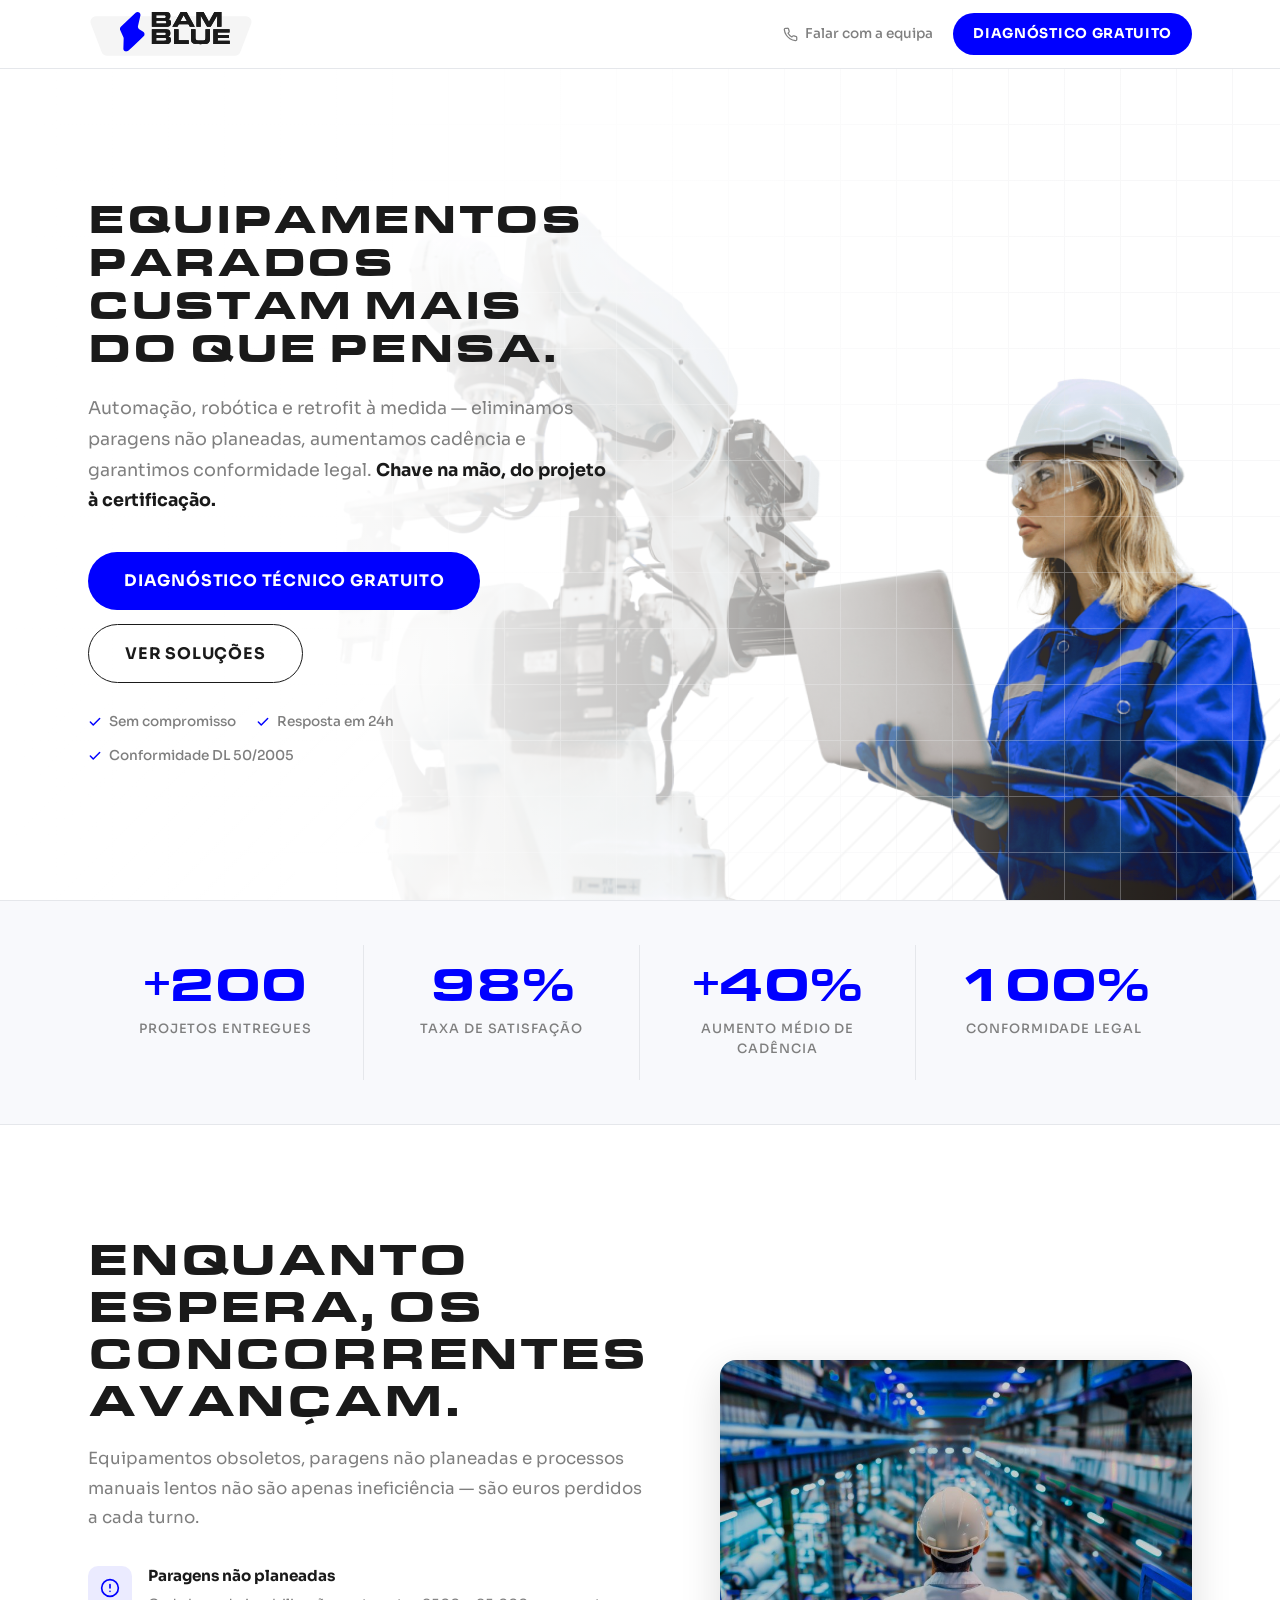
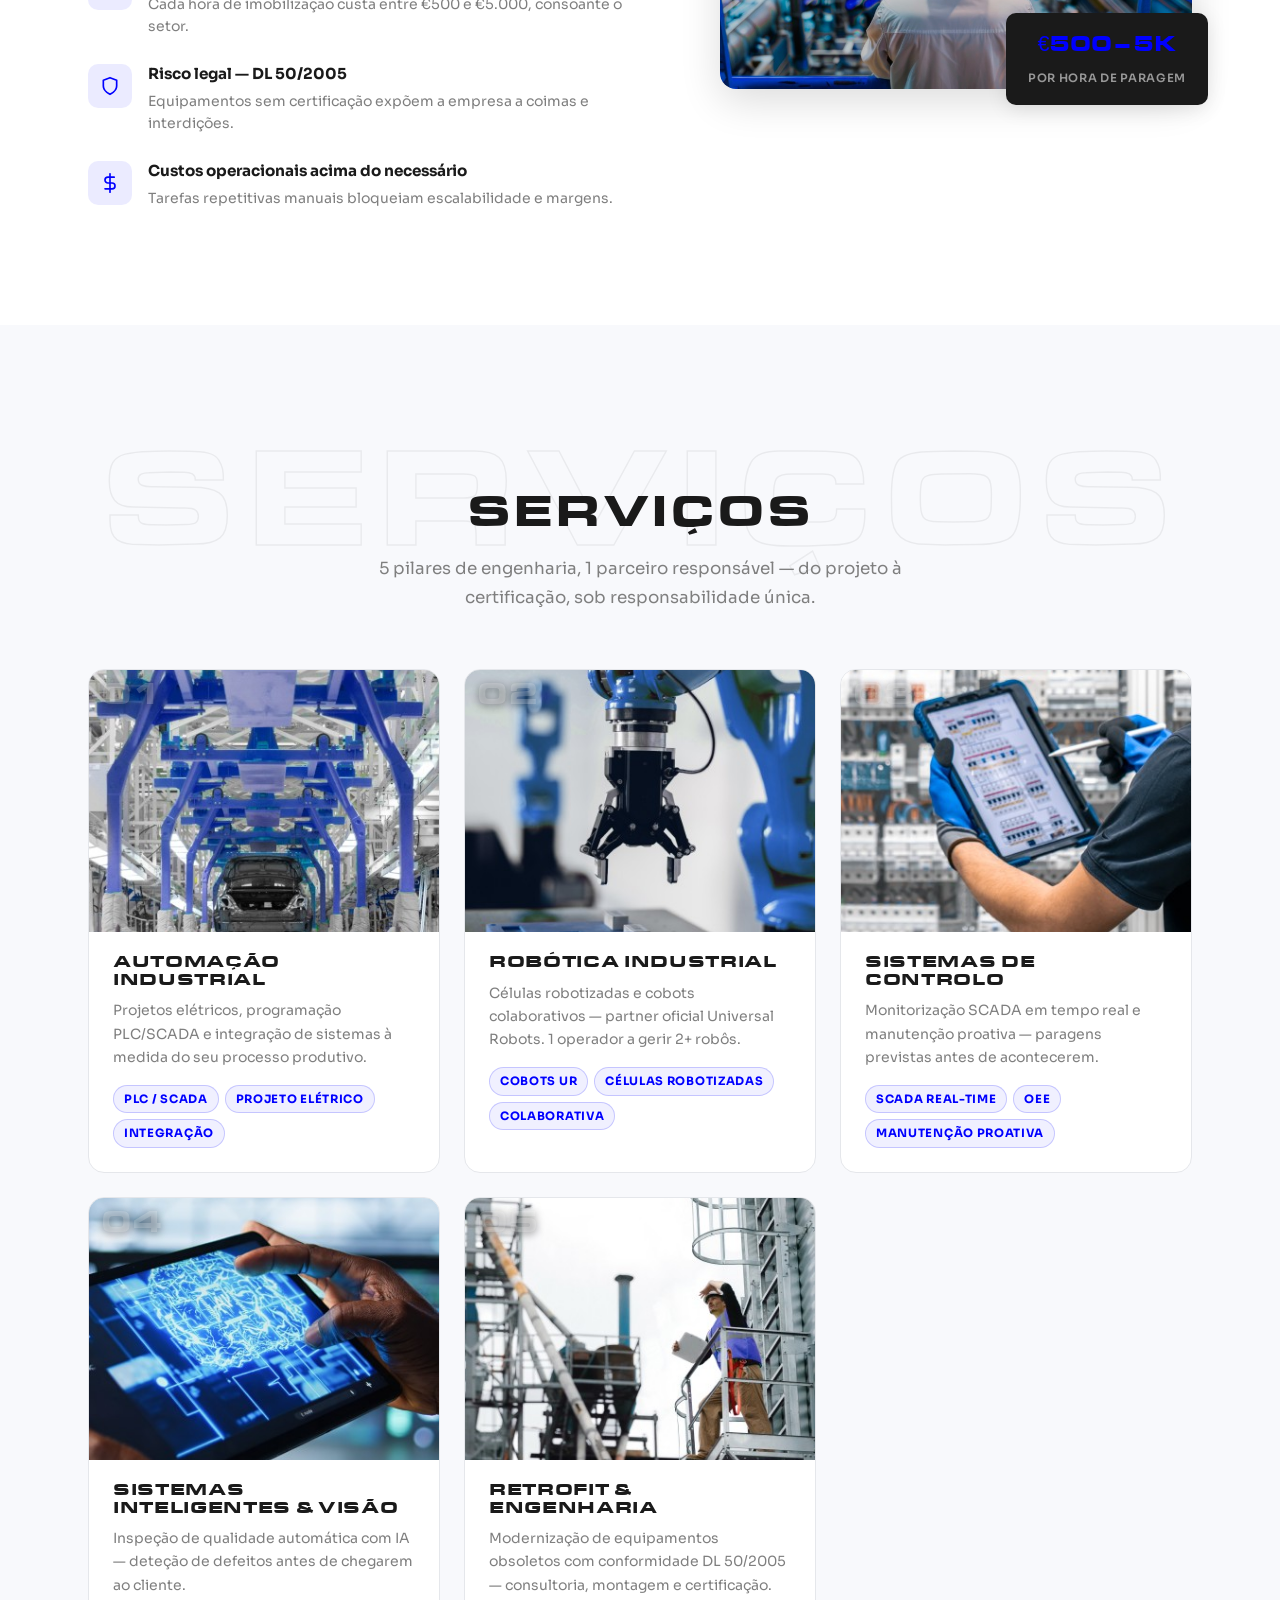
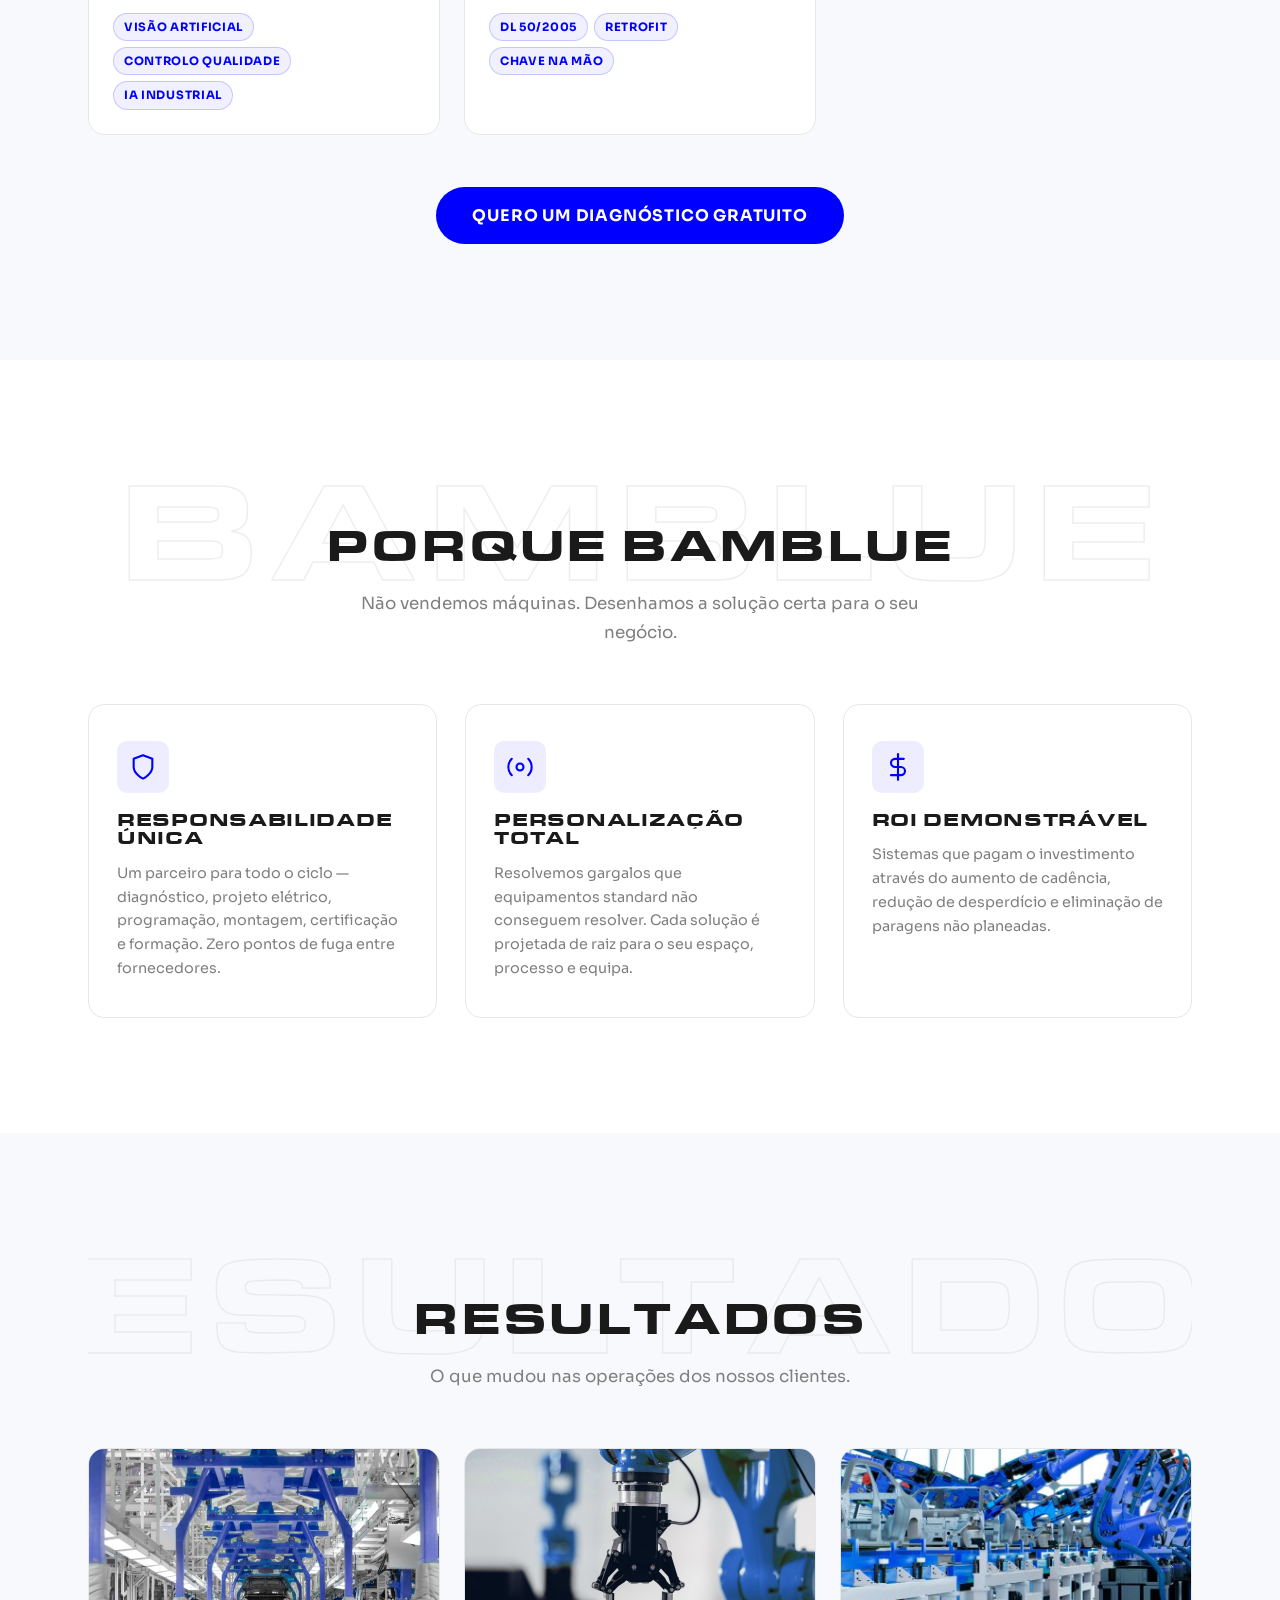
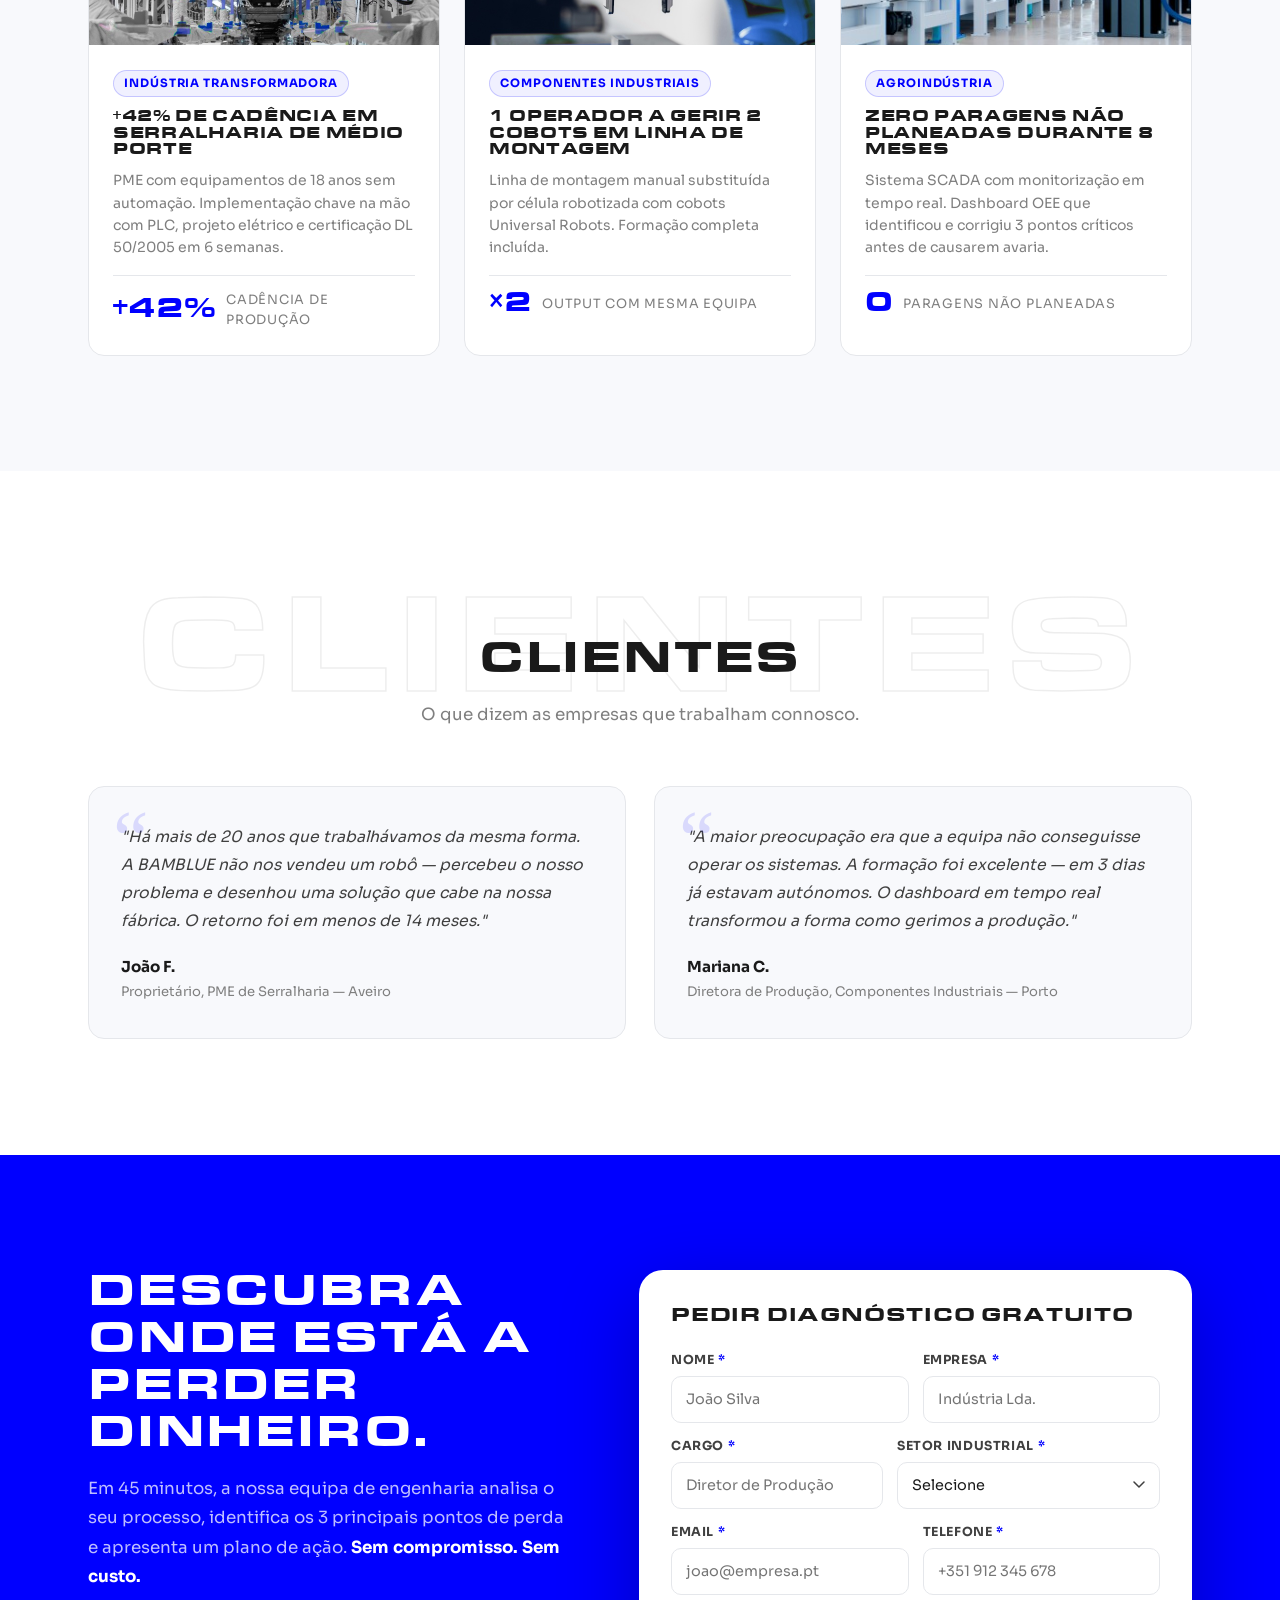
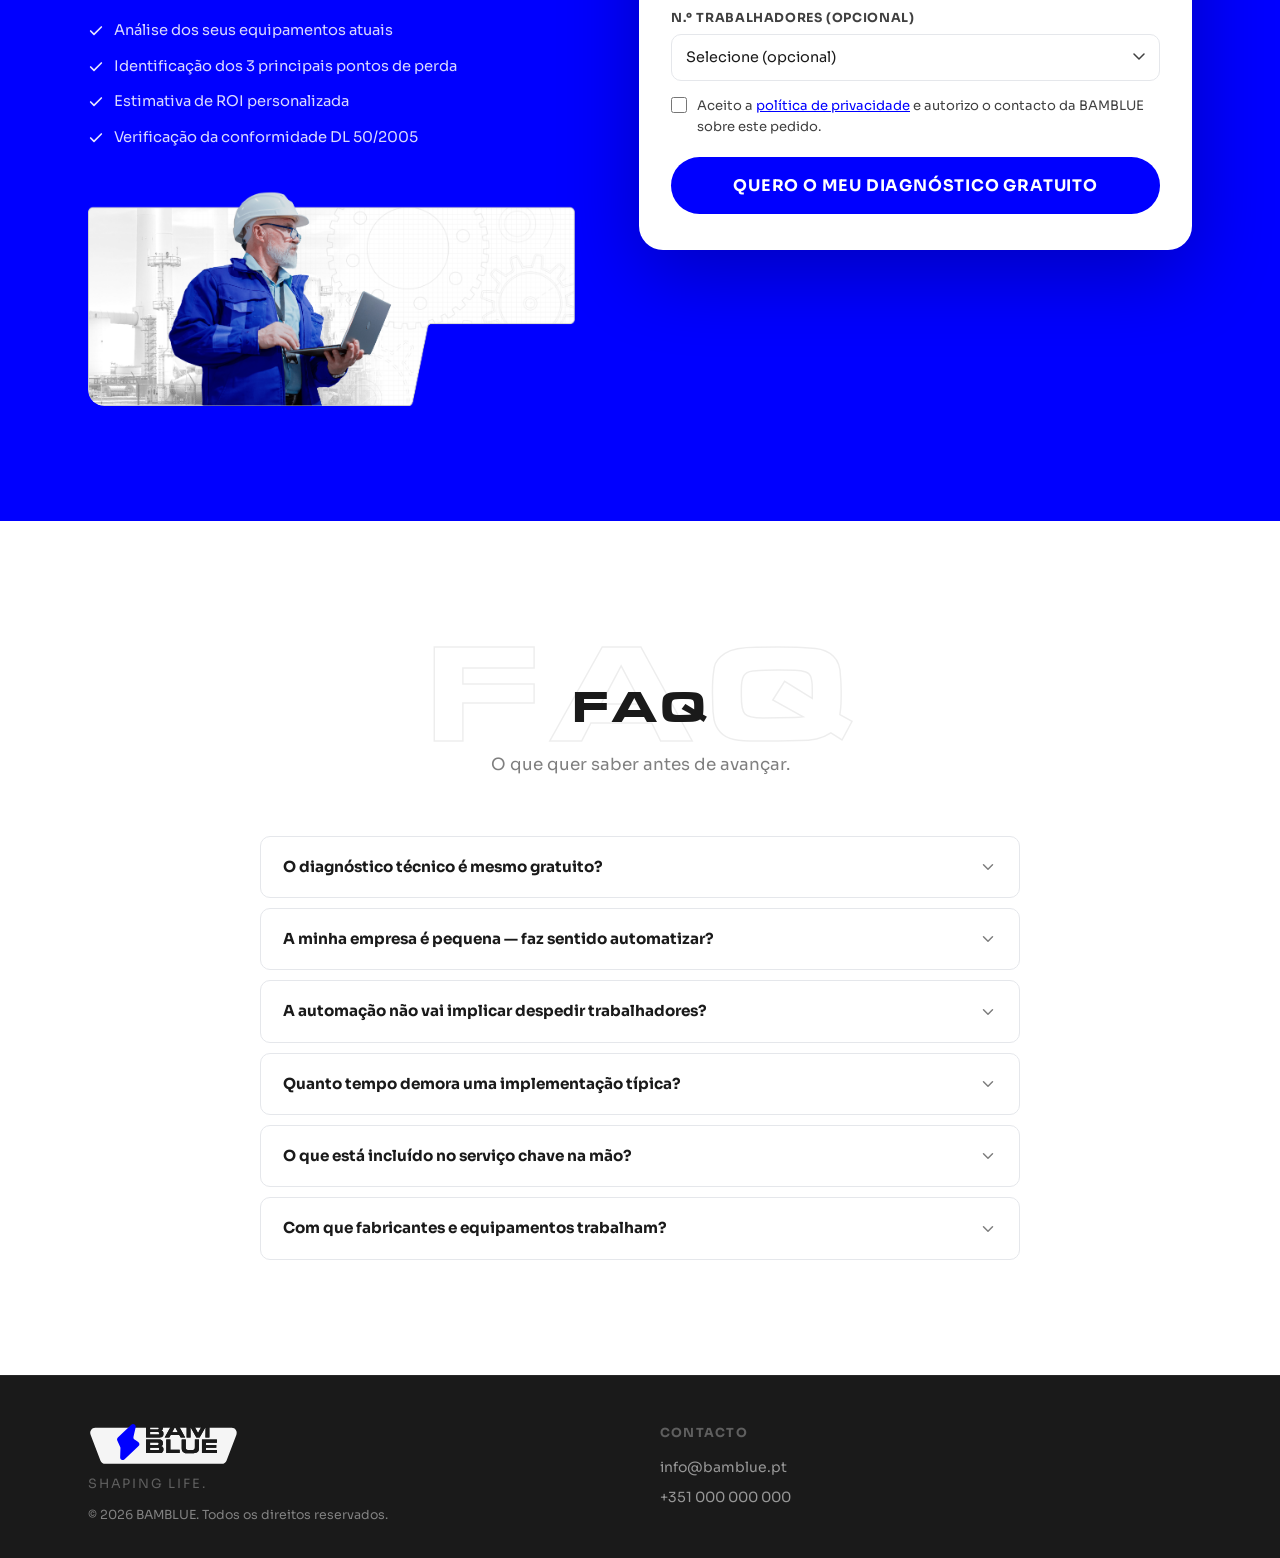
==== index.html @ 7ad45139 "Initial commit: BamBlue landing page White-theme LP for BamBlue industrial automation — EurostileExt" ====
<!DOCTYPE html>
<html lang="pt-PT">
<head>
  <meta charset="UTF-8" />
  <meta name="viewport" content="width=device-width, initial-scale=1.0" />
  <meta name="theme-color" content="#0000FF" />

  <title>Diagnóstico Técnico Gratuito | BAMBLUE — Automação Industrial</title>
  <meta name="description" content="Pare de perder dinheiro com equipamentos parados. Diagnóstico técnico gratuito — automação, robótica e retrofit à medida. Engenharia portuguesa, chave na mão." />
  <meta name="robots" content="index, follow" />

  <meta property="og:title" content="Equipamentos parados custam mais do que pensa | BAMBLUE" />
  <meta property="og:description" content="Automação industrial à medida que aumenta rentabilidade, elimina desperdícios e garante conformidade legal. Diagnóstico gratuito." />
  <meta property="og:type" content="website" />
  <meta property="og:image" content="assets/images/hero-engenheira.png" />
  <meta property="og:locale" content="pt_PT" />

  <link rel="icon" href="assets/images/logo-bamblue.svg" type="image/svg+xml" />

  <link rel="preconnect" href="https://fonts.googleapis.com" />
  <link rel="preconnect" href="https://fonts.gstatic.com" crossorigin />
  <link href="https://fonts.googleapis.com/css2?family=Sora:wght@300;400;500;600;700;800&display=swap" rel="stylesheet" />

  <link rel="stylesheet" href="assets/css/styles.css" />

  <!-- Meta Pixel — substituir PIXEL_ID -->
  <script>
    !function(f,b,e,v,n,t,s){if(f.fbq)return;n=f.fbq=function(){n.callMethod?
    n.callMethod.apply(n,arguments):n.queue.push(arguments)};if(!f._fbq)f._fbq=n;
    n.push=n;n.loaded=!0;n.version='2.0';n.queue=[];t=b.createElement(e);t.async=!0;
    t.src=v;s=b.getElementsByTagName(e)[0];s.parentNode.insertBefore(t,s)}(window,
    document,'script','https://connect.facebook.net/en_US/fbevents.js');
    // fbq('init', 'PIXEL_ID');
    // fbq('track', 'PageView');
  </script>
  <!-- Google Tag — substituir GA_ID -->
  <!--
  <script async src="https://www.googletagmanager.com/gtag/js?id=GA_ID"></script>
  <script>window.dataLayer=window.dataLayer||[];function gtag(){dataLayer.push(arguments);}gtag('js',new Date());gtag('config','GA_ID');</script>
  -->
</head>
<body>

  <!-- ===== TOPBAR ===== -->
  <header class="topbar" id="topbar">
    <div class="container topbar__inner">
      <a href="#" class="topbar__brand" aria-label="BAMBLUE">
        <img src="assets/images/logo-footer.svg" alt="BAMBLUE — shaping life." class="topbar__logo" />
      </a>
      <nav class="topbar__meta" aria-label="Ações rápidas">
        <a href="tel:+351000000000" class="topbar__phone" aria-label="Ligar para a BAMBLUE">
          <svg width="15" height="15" viewBox="0 0 24 24" fill="none" stroke="currentColor" stroke-width="2" stroke-linecap="round" stroke-linejoin="round" aria-hidden="true"><path d="M22 16.92v3a2 2 0 0 1-2.18 2 19.86 19.86 0 0 1-8.63-3.07 19.5 19.5 0 0 1-6-6 19.86 19.86 0 0 1-3.07-8.67A2 2 0 0 1 4.11 2h3a2 2 0 0 1 2 1.72 12.84 12.84 0 0 0 .7 2.81 2 2 0 0 1-.45 2.11L8.09 9.91a16 16 0 0 0 6 6l1.27-1.27a2 2 0 0 1 2.11-.45 12.84 12.84 0 0 0 2.81.7A2 2 0 0 1 22 16.92z"/></svg>
          <span>Falar com a equipa</span>
        </a>
        <a href="#form" class="btn btn--primary btn--sm" data-cta="topbar">Diagnóstico Gratuito</a>
      </nav>
    </div>
  </header>

  <!-- ===== HERO ===== -->
  <section class="hero" id="hero">
    <img src="assets/images/hero-engenheira.png" alt="" class="hero__photo" aria-hidden="true" />
    <div class="hero__grid-bg" aria-hidden="true"></div>

    <div class="hero__left">
      <div class="hero__content">
        <h1 class="hero__title">Equipamentos parados custam mais do que pensa.</h1>
        <p class="hero__sub">
          Automação, robótica e retrofit à medida — eliminamos paragens não planeadas,
          aumentamos cadência e garantimos conformidade legal.
          <strong>Chave na mão, do projeto à certificação.</strong>
        </p>
        <div class="hero__actions">
          <a href="#form" class="btn btn--primary btn--lg" data-cta="hero-primary">
            Diagnóstico Técnico Gratuito
          </a>
          <a href="#servicos" class="btn btn--outline btn--lg" data-cta="hero-secondary">
            Ver soluções
          </a>
        </div>
        <ul class="hero__trust" aria-label="Garantias">
          <li>
            <svg width="14" height="14" viewBox="0 0 24 24" fill="none" stroke="currentColor" stroke-width="2.5" stroke-linecap="round" stroke-linejoin="round" aria-hidden="true"><polyline points="20 6 9 17 4 12"/></svg>
            Sem compromisso
          </li>
          <li>
            <svg width="14" height="14" viewBox="0 0 24 24" fill="none" stroke="currentColor" stroke-width="2.5" stroke-linecap="round" stroke-linejoin="round" aria-hidden="true"><polyline points="20 6 9 17 4 12"/></svg>
            Resposta em 24h
          </li>
          <li>
            <svg width="14" height="14" viewBox="0 0 24 24" fill="none" stroke="currentColor" stroke-width="2.5" stroke-linecap="round" stroke-linejoin="round" aria-hidden="true"><polyline points="20 6 9 17 4 12"/></svg>
            Conformidade DL 50/2005
          </li>
        </ul>
      </div>
    </div>

  </section>

  <!-- ===== STATS ===== -->
  <section class="stats" aria-label="Resultados em números">
    <div class="container">
      <ul class="stats__list">
        <li class="stat-item">
          <strong class="stat-item__num">+200</strong>
          <span class="stat-item__label">Projetos entregues</span>
        </li>
        <li class="stat-item">
          <strong class="stat-item__num">98%</strong>
          <span class="stat-item__label">Taxa de satisfação</span>
        </li>
        <li class="stat-item">
          <strong class="stat-item__num">+40%</strong>
          <span class="stat-item__label">Aumento médio de cadência</span>
        </li>
        <li class="stat-item">
          <strong class="stat-item__num">100%</strong>
          <span class="stat-item__label">Conformidade legal</span>
        </li>
      </ul>
    </div>
  </section>

  <!-- ===== PROBLEMA ===== -->
  <section class="problem section" aria-labelledby="problem-title">
    <div class="container problem__inner">
      <div class="problem__text">
        <h2 class="section-title" id="problem-title">Enquanto espera, os concorrentes avançam.</h2>
        <p class="section-body" style="margin:16px 0 0; text-align:left;">
          Equipamentos obsoletos, paragens não planeadas e processos manuais lentos
          não são apenas ineficiência — são euros perdidos a cada turno.
        </p>
        <ul class="problem__list">
          <li class="problem__item">
            <span class="problem__icon" aria-hidden="true">
              <svg width="20" height="20" viewBox="0 0 24 24" fill="none" stroke="currentColor" stroke-width="2" stroke-linecap="round" stroke-linejoin="round"><circle cx="12" cy="12" r="10"/><line x1="12" y1="8" x2="12" y2="12"/><line x1="12" y1="16" x2="12.01" y2="16"/></svg>
            </span>
            <div>
              <strong>Paragens não planeadas</strong>
              <p>Cada hora de imobilização custa entre €500 e €5.000, consoante o setor.</p>
            </div>
          </li>
          <li class="problem__item">
            <span class="problem__icon" aria-hidden="true">
              <svg width="20" height="20" viewBox="0 0 24 24" fill="none" stroke="currentColor" stroke-width="2" stroke-linecap="round" stroke-linejoin="round"><path d="M12 22s8-4 8-10V5l-8-3-8 3v7c0 6 8 10 8 10z"/></svg>
            </span>
            <div>
              <strong>Risco legal — DL 50/2005</strong>
              <p>Equipamentos sem certificação expõem a empresa a coimas e interdições.</p>
            </div>
          </li>
          <li class="problem__item">
            <span class="problem__icon" aria-hidden="true">
              <svg width="20" height="20" viewBox="0 0 24 24" fill="none" stroke="currentColor" stroke-width="2" stroke-linecap="round" stroke-linejoin="round"><line x1="12" y1="1" x2="12" y2="23"/><path d="M17 5H9.5a3.5 3.5 0 0 0 0 7h5a3.5 3.5 0 0 1 0 7H6"/></svg>
            </span>
            <div>
              <strong>Custos operacionais acima do necessário</strong>
              <p>Tarefas repetitivas manuais bloqueiam escalabilidade e margens.</p>
            </div>
          </li>
        </ul>
      </div>
      <div class="problem__visual">
        <img src="assets/images/porque-bamblue.jpg" alt="Operação industrial BAMBLUE" loading="lazy" class="problem__img" />
        <div class="problem__stat-card">
          <span class="problem__stat-num">€500–5k</span>
          <span class="problem__stat-label">por hora de paragem</span>
        </div>
      </div>
    </div>
  </section>

  <!-- ===== SERVIÇOS ===== -->
  <section class="section section--light" id="servicos" aria-labelledby="servicos-title">
    <div class="container">
      <div class="section-header section-header--wm">
        <span class="section-title-bg" aria-hidden="true">SERVIÇOS</span>
        <h2 class="section-title section-title--dark" id="servicos-title">Serviços</h2>
        <p class="section-body">
          5 pilares de engenharia, 1 parceiro responsável — do projeto à certificação, sob responsabilidade única.
        </p>
      </div>

      <div class="servicos__grid">
        <article class="servico-card">
          <div class="servico-card__img-wrap">
            <img src="assets/images/servico-automacao.jpg" alt="Automação Industrial BAMBLUE" loading="lazy" class="servico-card__img" />
            <span class="servico-card__num" aria-hidden="true">01</span>
          </div>
          <div class="servico-card__body">
            <h3 class="servico-card__title">Automação Industrial</h3>
            <p class="servico-card__text">Projetos elétricos, programação PLC/SCADA e integração de sistemas à medida do seu processo produtivo.</p>
            <ul class="servico-card__tags"><li>PLC / SCADA</li><li>Projeto elétrico</li><li>Integração</li></ul>
          </div>
        </article>

        <article class="servico-card">
          <div class="servico-card__img-wrap">
            <img src="assets/images/servico-robotica.jpg" alt="Robótica Industrial BAMBLUE" loading="lazy" class="servico-card__img" />
            <span class="servico-card__num" aria-hidden="true">02</span>
          </div>
          <div class="servico-card__body">
            <h3 class="servico-card__title">Robótica Industrial</h3>
            <p class="servico-card__text">Células robotizadas e cobots colaborativos — partner oficial Universal Robots. 1 operador a gerir 2+ robôs.</p>
            <ul class="servico-card__tags"><li>Cobots UR</li><li>Células robotizadas</li><li>Colaborativa</li></ul>
          </div>
        </article>

        <article class="servico-card">
          <div class="servico-card__img-wrap">
            <img src="assets/images/servico-controlo.jpg" alt="Sistemas de Controlo BAMBLUE" loading="lazy" class="servico-card__img" />
            <span class="servico-card__num" aria-hidden="true">03</span>
          </div>
          <div class="servico-card__body">
            <h3 class="servico-card__title">Sistemas de Controlo</h3>
            <p class="servico-card__text">Monitorização SCADA em tempo real e manutenção proativa — paragens previstas antes de acontecerem.</p>
            <ul class="servico-card__tags"><li>SCADA real-time</li><li>OEE</li><li>Manutenção proativa</li></ul>
          </div>
        </article>

        <article class="servico-card">
          <div class="servico-card__img-wrap">
            <img src="assets/images/servico-visao.jpg" alt="Visão Artificial BAMBLUE" loading="lazy" class="servico-card__img" />
            <span class="servico-card__num" aria-hidden="true">04</span>
          </div>
          <div class="servico-card__body">
            <h3 class="servico-card__title">Sistemas Inteligentes & Visão</h3>
            <p class="servico-card__text">Inspeção de qualidade automática com IA — deteção de defeitos antes de chegarem ao cliente.</p>
            <ul class="servico-card__tags"><li>Visão artificial</li><li>Controlo qualidade</li><li>IA industrial</li></ul>
          </div>
        </article>

        <article class="servico-card">
          <div class="servico-card__img-wrap">
            <img src="assets/images/servico-engenharia.jpg" alt="Retrofit e Engenharia BAMBLUE" loading="lazy" class="servico-card__img" />
            <span class="servico-card__num" aria-hidden="true">05</span>
          </div>
          <div class="servico-card__body">
            <h3 class="servico-card__title">Retrofit & Engenharia</h3>
            <p class="servico-card__text">Modernização de equipamentos obsoletos com conformidade DL 50/2005 — consultoria, montagem e certificação.</p>
            <ul class="servico-card__tags"><li>DL 50/2005</li><li>Retrofit</li><li>Chave na mão</li></ul>
          </div>
        </article>
      </div>

      <div class="section-cta">
        <a href="#form" class="btn btn--primary btn--lg" data-cta="servicos">Quero um diagnóstico gratuito</a>
      </div>
    </div>
  </section>

  <!-- ===== PORQUÊ BAMBLUE ===== -->
  <section class="section" aria-labelledby="porque-title">
    <div class="container">
      <div class="section-header section-header--wm">
        <span class="section-title-bg" aria-hidden="true">BAMBLUE</span>
        <h2 class="section-title section-title--dark" id="porque-title">Porque BAMBLUE</h2>
        <p class="section-body">Não vendemos máquinas. Desenhamos a solução certa para o seu negócio.</p>
      </div>

      <div class="porque__grid">
        <div class="porque-card pillar">
          <div class="porque-card__icon" aria-hidden="true">
            <svg width="28" height="28" viewBox="0 0 24 24" fill="none" stroke="currentColor" stroke-width="1.8" stroke-linecap="round" stroke-linejoin="round"><path d="M12 22s8-4 8-10V5l-8-3-8 3v7c0 6 8 10 8 10z"/></svg>
          </div>
          <h3 class="porque-card__title">Responsabilidade Única</h3>
          <p class="porque-card__text">Um parceiro para todo o ciclo — diagnóstico, projeto elétrico, programação, montagem, certificação e formação. Zero pontos de fuga entre fornecedores.</p>
        </div>
        <div class="porque-card pillar">
          <div class="porque-card__icon" aria-hidden="true">
            <svg width="28" height="28" viewBox="0 0 24 24" fill="none" stroke="currentColor" stroke-width="1.8" stroke-linecap="round" stroke-linejoin="round"><circle cx="12" cy="12" r="3"/><path d="M19.07 4.93a10 10 0 0 1 0 14.14M4.93 4.93a10 10 0 0 0 0 14.14"/></svg>
          </div>
          <h3 class="porque-card__title">Personalização Total</h3>
          <p class="porque-card__text">Resolvemos gargalos que equipamentos standard não conseguem resolver. Cada solução é projetada de raiz para o seu espaço, processo e equipa.</p>
        </div>
        <div class="porque-card pillar">
          <div class="porque-card__icon" aria-hidden="true">
            <svg width="28" height="28" viewBox="0 0 24 24" fill="none" stroke="currentColor" stroke-width="1.8" stroke-linecap="round" stroke-linejoin="round"><line x1="12" y1="1" x2="12" y2="23"/><path d="M17 5H9.5a3.5 3.5 0 0 0 0 7h5a3.5 3.5 0 0 1 0 7H6"/></svg>
          </div>
          <h3 class="porque-card__title">ROI Demonstrável</h3>
          <p class="porque-card__text">Sistemas que pagam o investimento através do aumento de cadência, redução de desperdício e eliminação de paragens não planeadas.</p>
        </div>
      </div>
    </div>
  </section>

  <!-- ===== CASES ===== -->
  <section class="section section--light" aria-labelledby="cases-title">
    <div class="container">
      <div class="section-header section-header--wm">
        <span class="section-title-bg" aria-hidden="true">RESULTADOS</span>
        <h2 class="section-title section-title--dark" id="cases-title">Resultados</h2>
        <p class="section-body">O que mudou nas operações dos nossos clientes.</p>
      </div>

      <div class="cases__grid">
        <article class="case-card case">
          <div class="case-card__img-wrap">
            <img src="assets/images/detalhe-automacao.jpg" alt="Automação industrial BAMBLUE" loading="lazy" class="case-card__img" />
          </div>
          <div class="case-card__body">
            <span class="case-card__tag">Indústria Transformadora</span>
            <h3 class="case-card__title">+42% de cadência em serralharia de médio porte</h3>
            <p class="case-card__text">PME com equipamentos de 18 anos sem automação. Implementação chave na mão com PLC, projeto elétrico e certificação DL 50/2005 em 6 semanas.</p>
            <div class="case-card__result">
              <span class="case-card__result-num">+42%</span>
              <span class="case-card__result-label">cadência de produção</span>
            </div>
          </div>
        </article>

        <article class="case-card case">
          <div class="case-card__img-wrap">
            <img src="assets/images/detalhe-robotica.jpg" alt="Robótica colaborativa BAMBLUE" loading="lazy" class="case-card__img" />
          </div>
          <div class="case-card__body">
            <span class="case-card__tag">Componentes Industriais</span>
            <h3 class="case-card__title">1 operador a gerir 2 cobots em linha de montagem</h3>
            <p class="case-card__text">Linha de montagem manual substituída por célula robotizada com cobots Universal Robots. Formação completa incluída.</p>
            <div class="case-card__result">
              <span class="case-card__result-num">×2</span>
              <span class="case-card__result-label">output com mesma equipa</span>
            </div>
          </div>
        </article>

        <article class="case-card case">
          <div class="case-card__img-wrap">
            <img src="assets/images/maquinas-operacao.jpg" alt="Monitorização SCADA BAMBLUE" loading="lazy" class="case-card__img" />
          </div>
          <div class="case-card__body">
            <span class="case-card__tag">Agroindústria</span>
            <h3 class="case-card__title">Zero paragens não planeadas durante 8 meses</h3>
            <p class="case-card__text">Sistema SCADA com monitorização em tempo real. Dashboard OEE que identificou e corrigiu 3 pontos críticos antes de causarem avaria.</p>
            <div class="case-card__result">
              <span class="case-card__result-num">0</span>
              <span class="case-card__result-label">paragens não planeadas</span>
            </div>
          </div>
        </article>
      </div>
    </div>
  </section>

  <!-- ===== TESTEMUNHOS ===== -->
  <section class="section" aria-labelledby="testimonios-title">
    <div class="container">
      <div class="section-header section-header--wm">
        <span class="section-title-bg" aria-hidden="true">CLIENTES</span>
        <h2 class="section-title section-title--dark" id="testimonios-title">Clientes</h2>
        <p class="section-body">O que dizem as empresas que trabalham connosco.</p>
      </div>
      <div class="testimonios__grid">
        <blockquote class="quote">
          <p class="quote__text">"Há mais de 20 anos que trabalhávamos da mesma forma. A BAMBLUE não nos vendeu um robô — percebeu o nosso problema e desenhou uma solução que cabe na nossa fábrica. O retorno foi em menos de 14 meses."</p>
          <footer class="quote__author">
            <strong>João F.</strong>
            <span>Proprietário, PME de Serralharia — Aveiro</span>
          </footer>
        </blockquote>
        <blockquote class="quote">
          <p class="quote__text">"A maior preocupação era que a equipa não conseguisse operar os sistemas. A formação foi excelente — em 3 dias já estavam autónomos. O dashboard em tempo real transformou a forma como gerimos a produção."</p>
          <footer class="quote__author">
            <strong>Mariana C.</strong>
            <span>Diretora de Produção, Componentes Industriais — Porto</span>
          </footer>
        </blockquote>
      </div>
    </div>
  </section>

  <!-- ===== FORM CTA ===== -->
  <section class="section section--blue" id="form" aria-labelledby="form-title">
    <div class="container cta-final__inner">

      <div class="cta-final__left">
        <h2 class="section-title section-title--light" id="form-title">Descubra onde está a perder dinheiro.</h2>
        <p class="section-body section-body--light" style="text-align:left; margin:16px 0 0;">
          Em 45 minutos, a nossa equipa de engenharia analisa o seu processo,
          identifica os 3 principais pontos de perda e apresenta um plano de ação.
          <strong>Sem compromisso. Sem custo.</strong>
        </p>
        <ul class="cta-final__promises">
          <li><svg width="16" height="16" viewBox="0 0 24 24" fill="none" stroke="currentColor" stroke-width="2.5" stroke-linecap="round" stroke-linejoin="round" aria-hidden="true"><polyline points="20 6 9 17 4 12"/></svg>Análise dos seus equipamentos atuais</li>
          <li><svg width="16" height="16" viewBox="0 0 24 24" fill="none" stroke="currentColor" stroke-width="2.5" stroke-linecap="round" stroke-linejoin="round" aria-hidden="true"><polyline points="20 6 9 17 4 12"/></svg>Identificação dos 3 principais pontos de perda</li>
          <li><svg width="16" height="16" viewBox="0 0 24 24" fill="none" stroke="currentColor" stroke-width="2.5" stroke-linecap="round" stroke-linejoin="round" aria-hidden="true"><polyline points="20 6 9 17 4 12"/></svg>Estimativa de ROI personalizada</li>
          <li><svg width="16" height="16" viewBox="0 0 24 24" fill="none" stroke="currentColor" stroke-width="2.5" stroke-linecap="round" stroke-linejoin="round" aria-hidden="true"><polyline points="20 6 9 17 4 12"/></svg>Verificação da conformidade DL 50/2005</li>
        </ul>
        <div class="cta-final__img-wrap" aria-hidden="true">
          <img src="assets/images/engenheiro-cta.png" alt="Engenheiro BAMBLUE" loading="lazy" class="cta-final__img" />
        </div>
      </div>

      <div class="cta-final__right">
        <form class="form-card" id="leadForm" method="post" action="REPLACE_WITH_WEBHOOK_URL" novalidate>
          <h3 class="form-card__title">Pedir Diagnóstico Gratuito</h3>

          <div class="form-row">
            <div class="form-group">
              <label for="nome" class="form-label">Nome <span aria-hidden="true">*</span></label>
              <input type="text" id="nome" name="nome" class="form-input" placeholder="João Silva" autocomplete="name" required />
            </div>
            <div class="form-group">
              <label for="empresa" class="form-label">Empresa <span aria-hidden="true">*</span></label>
              <input type="text" id="empresa" name="empresa" class="form-input" placeholder="Indústria Lda." autocomplete="organization" required />
            </div>
          </div>

          <div class="form-row">
            <div class="form-group">
              <label for="cargo" class="form-label">Cargo <span aria-hidden="true">*</span></label>
              <input type="text" id="cargo" name="cargo" class="form-input" placeholder="Diretor de Produção" required />
            </div>
            <div class="form-group">
              <label for="setor" class="form-label">Setor industrial <span aria-hidden="true">*</span></label>
              <select id="setor" name="setor" class="form-input form-select" required>
                <option value="" disabled selected>Selecione</option>
                <option value="metalomecanica">Metalomecânica / Serralharia</option>
                <option value="transformadora">Indústria Transformadora</option>
                <option value="alimentar">Agroindústria / Alimentar</option>
                <option value="componentes">Componentes Industriais</option>
                <option value="construcao">Construção / Infraestruturas</option>
                <option value="energia">Energia / Utilities</option>
                <option value="outro">Outro</option>
              </select>
            </div>
          </div>

          <div class="form-row">
            <div class="form-group">
              <label for="email" class="form-label">Email <span aria-hidden="true">*</span></label>
              <input type="email" id="email" name="email" class="form-input" placeholder="joao@empresa.pt" autocomplete="email" required />
            </div>
            <div class="form-group">
              <label for="telefone" class="form-label">Telefone <span aria-hidden="true">*</span></label>
              <input type="tel" id="telefone" name="telefone" class="form-input" placeholder="+351 912 345 678" autocomplete="tel" required />
            </div>
          </div>

          <div class="form-group">
            <label for="n_trabalhadores" class="form-label">N.º trabalhadores (opcional)</label>
            <select id="n_trabalhadores" name="n_trabalhadores" class="form-input form-select">
              <option value="">Selecione (opcional)</option>
              <option value="1-10">1–10</option>
              <option value="11-50">11–50</option>
              <option value="51-200">51–200</option>
              <option value="200+">200+</option>
            </select>
          </div>

          <div class="form-check" id="formError" hidden role="alert" aria-live="polite"></div>

          <label class="form-check-label">
            <input type="checkbox" name="rgpd" id="rgpd" class="form-check-input" required />
            <span>
              Aceito a <a href="https://bamblue.pt/politica-de-privacidade/" target="_blank" rel="noopener">política de privacidade</a>
              e autorizo o contacto da BAMBLUE sobre este pedido.
            </span>
          </label>

          <button type="submit" class="btn btn--submit btn--lg">
            <span class="btn__text">Quero o meu diagnóstico gratuito</span>
            <span class="btn__loading" aria-hidden="true">
              <svg width="18" height="18" viewBox="0 0 24 24" fill="none" stroke="currentColor" stroke-width="2.5" stroke-linecap="round" stroke-linejoin="round" class="spin"><path d="M21 12a9 9 0 1 1-6.219-8.56"/></svg>
              A enviar…
            </span>
          </button>
        </form>
      </div>

    </div>
  </section>

  <!-- ===== FAQ ===== -->
  <section class="section" aria-labelledby="faq-title">
    <div class="container">
      <div class="section-header section-header--wm">
        <span class="section-title-bg" aria-hidden="true">FAQ</span>
        <h2 class="section-title section-title--dark" id="faq-title">FAQ</h2>
        <p class="section-body">O que quer saber antes de avançar.</p>
      </div>
      <div class="faq__list">

        <details class="accordion__item">
          <summary class="accordion__summary">
            O diagnóstico técnico é mesmo gratuito?
            <svg class="accordion__chevron" width="18" height="18" viewBox="0 0 24 24" fill="none" stroke="currentColor" stroke-width="2" stroke-linecap="round" stroke-linejoin="round" aria-hidden="true"><polyline points="6 9 12 15 18 9"/></svg>
          </summary>
          <div class="accordion__body">
            <p>Sim. O diagnóstico técnico inicial é completamente gratuito e sem compromisso. Em 45 minutos a nossa equipa analisa o seu processo, identifica os principais pontos de perda e apresenta estimativas de ROI. Só avançamos para proposta se fizer sentido para ambas as partes.</p>
          </div>
        </details>

        <details class="accordion__item">
          <summary class="accordion__summary">
            A minha empresa é pequena — faz sentido automatizar?
            <svg class="accordion__chevron" width="18" height="18" viewBox="0 0 24 24" fill="none" stroke="currentColor" stroke-width="2" stroke-linecap="round" stroke-linejoin="round" aria-hidden="true"><polyline points="6 9 12 15 18 9"/></svg>
          </summary>
          <div class="accordion__body">
            <p>Sim. Trabalhamos com PMEs de todos os tamanhos — desde 5 a 500 trabalhadores. As soluções são dimensionadas para o seu processo e orçamento, e o ROI tende a ser mais rápido em PMEs. Muitos clientes recuperam o investimento em 12 a 18 meses.</p>
          </div>
        </details>

        <details class="accordion__item">
          <summary class="accordion__summary">
            A automação não vai implicar despedir trabalhadores?
            <svg class="accordion__chevron" width="18" height="18" viewBox="0 0 24 24" fill="none" stroke="currentColor" stroke-width="2" stroke-linecap="round" stroke-linejoin="round" aria-hidden="true"><polyline points="6 9 12 15 18 9"/></svg>
          </summary>
          <div class="accordion__body">
            <p>A nossa experiência mostra o contrário: a automação liberta as pessoas das tarefas repetitivas para funções de maior valor. A maioria dos clientes usa a capacidade extra para crescer — não para reduzir equipa. Com cobots colaborativos, os operadores trabalham ao lado dos robôs em segurança total.</p>
          </div>
        </details>

        <details class="accordion__item">
          <summary class="accordion__summary">
            Quanto tempo demora uma implementação típica?
            <svg class="accordion__chevron" width="18" height="18" viewBox="0 0 24 24" fill="none" stroke="currentColor" stroke-width="2" stroke-linecap="round" stroke-linejoin="round" aria-hidden="true"><polyline points="6 9 12 15 18 9"/></svg>
          </summary>
          <div class="accordion__body">
            <p>Depende da complexidade, mas a maioria das implementações dura entre 3 e 10 semanas. Projetamos para minimizar perturbações no processo produtivo — sempre que possível, instalamos em fases ou fora de horário de laboração.</p>
          </div>
        </details>

        <details class="accordion__item">
          <summary class="accordion__summary">
            O que está incluído no serviço chave na mão?
            <svg class="accordion__chevron" width="18" height="18" viewBox="0 0 24 24" fill="none" stroke="currentColor" stroke-width="2" stroke-linecap="round" stroke-linejoin="round" aria-hidden="true"><polyline points="6 9 12 15 18 9"/></svg>
          </summary>
          <div class="accordion__body">
            <p>Tudo: diagnóstico → projeto elétrico → programação → montagem → testes → certificação legal (DL 50/2005) → formação da equipa → suporte pós-instalação. Um único ponto de contacto e responsabilidade total por todo o ciclo.</p>
          </div>
        </details>

        <details class="accordion__item">
          <summary class="accordion__summary">
            Com que fabricantes e equipamentos trabalham?
            <svg class="accordion__chevron" width="18" height="18" viewBox="0 0 24 24" fill="none" stroke="currentColor" stroke-width="2" stroke-linecap="round" stroke-linejoin="round" aria-hidden="true"><polyline points="6 9 12 15 18 9"/></svg>
          </summary>
          <div class="accordion__body">
            <p>Somos independentes de fabricante — integramos Siemens, Schneider, Allen-Bradley, Fanuc, ABB, Yaskawa e outros. Em robótica colaborativa somos parceiros oficiais Universal Robots. Trabalhamos também em retrofit de equipamentos existentes, independentemente da marca.</p>
          </div>
        </details>

      </div>
    </div>
  </section>

  <!-- ===== FOOTER ===== -->
  <footer class="footer" aria-label="Rodapé BAMBLUE">
    <div class="container footer__inner">
      <div class="footer__brand">
        <img src="assets/images/logo-footer.svg" alt="BAMBLUE" class="footer__logo" loading="lazy" />
        <p class="footer__tagline">shaping life.</p>
        <p class="footer__copy">© <span id="year"></span> BAMBLUE. Todos os direitos reservados.</p>
      </div>
      <div class="footer__contact-col">
        <p class="footer__contact-title">Contacto</p>
        <a href="mailto:info@bamblue.pt" class="footer__contact-link">info@bamblue.pt</a>
        <a href="tel:+351000000000" class="footer__contact-link">+351 000 000 000</a>
      </div>
    </div>
  </footer>

  <!-- ===== STICKY CTA ===== -->
  <div class="sticky-cta" id="stickyCta" aria-hidden="true">
    <a href="#form" class="btn btn--primary" data-cta="sticky">
      Diagnóstico Gratuito
      <svg width="14" height="14" viewBox="0 0 24 24" fill="none" stroke="currentColor" stroke-width="2.5" stroke-linecap="round" stroke-linejoin="round" aria-hidden="true"><line x1="5" y1="12" x2="19" y2="12"/><polyline points="12 5 19 12 12 19"/></svg>
    </a>
  </div>

  <script src="assets/js/script.js"></script>
</body>
</html>
---- assets/css/styles.css ----
/* BAMBLUE Landing Page — brand-aligned CSS */
/* Display: EurostileExtended-Black | Body: Sora | Colors: #0000FF / #1A1A1A */

@font-face {
  font-family: 'Eurostile';
  src: url('../fonts/EurostileExtended-Black.ttf') format('truetype');
  font-weight: 900;
  font-style: normal;
  font-display: swap;
}

/* ===== TOKENS ===== */
:root {
  --blue:       #0000FF;
  --blue-dark:  #0000CC;
  --dark:       #1A1A1A;
  --dark-2:     #242424;
  --gray:       #404040;
  --gray-2:     #7F7F7F;
  --gray-3:     #AAAAAA;
  --white:      #FFFFFF;
  --off-white:  #F5F5F5;
  --light:      #F8F9FC;
  --border:     #E5E7EB;

  --font-display: 'Eurostile', 'Impact', sans-serif;
  --font-body:    'Sora', 'Inter', sans-serif;

  --radius-sm:   6px;
  --radius:      10px;
  --radius-lg:   16px;
  --radius-xl:   24px;
  --radius-pill: 100px;

  --shadow-sm:  0 1px 4px rgba(0,0,0,.08);
  --shadow:     0 4px 20px rgba(0,0,0,.10);
  --shadow-lg:  0 12px 40px rgba(0,0,0,.14);

  --max-w:  1200px;
  --gutter: clamp(20px, 5vw, 48px);
}

/* ===== RESET ===== */
*, *::before, *::after { box-sizing: border-box; margin: 0; padding: 0; }
html { scroll-behavior: smooth; }
body {
  font-family: var(--font-body);
  font-size: 1rem;
  line-height: 1.6;
  color: var(--dark);
  background: var(--white);
  -webkit-font-smoothing: antialiased;
  overflow-x: hidden;
}
img, video { display: block; max-width: 100%; height: auto; }
a { color: inherit; text-decoration: none; }
ul, ol { list-style: none; }
button, input, select, textarea { font: inherit; }

@media (prefers-reduced-motion: reduce) {
  *, *::before, *::after { animation-duration: .01ms !important; transition-duration: .01ms !important; }
}

/* ===== CONTAINER ===== */
.container {
  width: 100%;
  max-width: var(--max-w);
  margin: 0 auto;
  padding: 0 var(--gutter);
}

/* ===== TYPOGRAPHY ===== */
h1, h2, h3, h4 {
  font-family: var(--font-display);
  text-transform: uppercase;
  letter-spacing: .04em;
  line-height: 1.05;
}
h1 { font-size: clamp(2.4rem, 5.5vw, 4.8rem); }
h2 { font-size: clamp(1.8rem, 3.5vw, 3rem); }
h3 { font-size: clamp(1.1rem, 2vw, 1.5rem); }

/* ===== BUTTONS ===== */
.btn {
  display: inline-flex;
  align-items: center;
  gap: 8px;
  padding: 14px 28px;
  border: none;
  border-radius: var(--radius-pill);
  font-family: var(--font-body);
  font-size: .925rem;
  font-weight: 700;
  letter-spacing: .05em;
  text-transform: uppercase;
  cursor: pointer;
  transition: background .22s, color .22s, transform .15s, box-shadow .22s, border-color .22s;
  white-space: nowrap;
  text-decoration: none;
}
.btn--primary {
  background: var(--blue);
  color: var(--white);
}
.btn--primary:hover { background: var(--dark); transform: translateY(-2px); box-shadow: 0 6px 20px rgba(0,0,255,.3); }

.btn--outline {
  background: transparent;
  color: var(--dark);
  border: 1.5px solid var(--dark);
}
.btn--outline:hover { background: var(--dark); color: var(--white); }

.btn--ghost-light {
  background: transparent;
  color: var(--white);
  border: 1.5px solid rgba(255,255,255,.4);
}
.btn--ghost-light:hover { border-color: var(--white); background: rgba(255,255,255,.1); }

.btn--submit {
  width: 100%;
  justify-content: center;
  background: var(--blue);
  color: var(--white);
  padding: 16px 28px;
  font-size: 1rem;
}
.btn--submit:hover { background: var(--dark); }
.btn--sm  { padding: 10px 20px; font-size: .85rem; }
.btn--lg  { padding: 16px 36px; font-size: 1rem; }

.btn__loading { display: none; align-items: center; gap: 8px; }
.is-loading .btn__text { display: none; }
.is-loading .btn__loading { display: inline-flex; }
.is-loading { pointer-events: none; opacity: .8; }
@keyframes spin { to { transform: rotate(360deg); } }
.spin { animation: spin 1s linear infinite; }

/* ===== SECTION HELPERS ===== */
.section { padding: clamp(72px, 9vw, 130px) 0; }
.section--light  { background: var(--light); }
.section--dark   { background: var(--dark); color: var(--white); }
.section--blue   { background: var(--blue); color: var(--white); }

/* Section header with watermark */
.section-header {
  text-align: center;
  margin-bottom: 56px;
  position: relative;
  overflow: hidden;
}

/* Ghost/watermark text — absolutely behind, real title in normal flow */
.section-title-bg {
  display: block;
  font-family: var(--font-display);
  font-size: clamp(4.5rem, 11vw, 9.5rem);
  font-weight: 900;
  text-transform: uppercase;
  letter-spacing: .04em;
  color: transparent;
  -webkit-text-stroke: 1.5px rgba(0,0,0,.07);
  line-height: 1;
  pointer-events: none;
  user-select: none;
  white-space: nowrap;
  position: absolute;
  top: 0;
  left: 50%;
  transform: translateX(-50%);
  z-index: 0;
}
.section--dark  .section-title-bg { -webkit-text-stroke: 1.5px rgba(255,255,255,.1); }
.section--light .section-title-bg { -webkit-text-stroke: 1.5px rgba(0,0,0,.06); }

.section-header .section-title,
.section-header .section-body {
  position: relative;
  z-index: 1;
}
/* Enough top padding so ghost text shows behind the real title */
.section-header--wm {
  padding-top: clamp(2rem, 4vw, 3.5rem);
}

.section-title { margin-bottom: 16px; }
.section-title--light { color: var(--white); }
.section-title--dark  { color: var(--dark); }
.section-body { font-size: 1.05rem; color: var(--gray-2); line-height: 1.75; max-width: 600px; margin: 0 auto; }
.section-body--light { color: rgba(255,255,255,.75); }
.section-body--light strong { color: var(--white); }
.section-cta { text-align: center; margin-top: 52px; }

/* ===== SCROLL REVEAL ===== */
.servico-card,
.porque-card,
.case-card,
.quote,
.stat-item,
.problem__item {
  opacity: 0;
  transform: translateY(28px);
  transition: opacity .55s ease, transform .55s ease;
}
.is-visible { opacity: 1 !important; transform: none !important; }
@media (prefers-reduced-motion: reduce) {
  .servico-card, .porque-card, .case-card, .quote, .stat-item, .problem__item {
    opacity: 1; transform: none;
  }
}

/* ===== TOPBAR ===== */
.topbar {
  position: fixed;
  top: 0; left: 0; right: 0;
  z-index: 100;
  background: var(--white);
  border-bottom: 1px solid var(--border);
}
.topbar__inner {
  display: flex;
  align-items: center;
  justify-content: space-between;
  height: 68px;
}
.topbar__brand { display: flex; align-items: center; }
.topbar__logo { height: 44px; width: auto; }
.topbar__meta { display: flex; align-items: center; gap: 20px; }
.topbar__phone {
  display: flex;
  align-items: center;
  gap: 7px;
  color: var(--gray-2);
  font-size: .85rem;
  font-weight: 500;
  transition: color .2s;
}
.topbar__phone:hover { color: var(--dark); }
@media (max-width: 580px) { .topbar__phone span { display: none; } }

/* ===== HERO ===== */
.hero {
  position: relative;
  min-height: calc(100vh - 68px);
  display: flex;
  align-items: center;
  overflow: hidden;
  background: var(--white);
  margin-top: 68px;
}

/* Full-width background image */
.hero__photo {
  position: absolute;
  inset: 0;
  width: 100%;
  height: 100%;
  object-fit: cover;
  object-position: right center;
  display: block;
  z-index: 0;
}

/* White gradient overlay — fades left-to-right so text is readable */
.hero::after {
  content: '';
  position: absolute;
  inset: 0;
  background: linear-gradient(
    90deg,
    rgba(255,255,255,1)   0%,
    rgba(255,255,255,.97) 30%,
    rgba(255,255,255,.7)  55%,
    rgba(255,255,255,.1)  80%,
    rgba(255,255,255,0)   100%
  );
  z-index: 1;
}

.hero__grid-bg {
  position: absolute;
  inset: 0;
  background-image:
    linear-gradient(var(--border) 1px, transparent 1px),
    linear-gradient(90deg, var(--border) 1px, transparent 1px);
  background-size: 56px 56px;
  opacity: .3;
  z-index: 1;
}

/* Left content column */
.hero__left {
  position: relative;
  z-index: 2;
  width: 100%;
  max-width: var(--max-w);
  margin: 0 auto;
  padding: 80px var(--gutter);
}
.hero__content { max-width: 520px; }

.hero__title {
  color: var(--dark);
  margin-bottom: 20px;
  font-size: clamp(1.7rem, 3.2vw, 3rem);
}
.hero__sub {
  font-size: clamp(.95rem, 1.4vw, 1.1rem);
  color: var(--gray-2);
  line-height: 1.75;
  margin-bottom: 36px;
}
.hero__sub strong { color: var(--dark); }
.hero__actions {
  display: flex;
  gap: 14px;
  flex-wrap: wrap;
  margin-bottom: 28px;
}
.hero__actions .btn--primary { animation: pulse-glow 3s ease-in-out infinite; }
@keyframes pulse-glow {
  0%, 100% { box-shadow: 0 0 0 0 rgba(0,0,255,.35); }
  50%       { box-shadow: 0 0 0 10px rgba(0,0,255,0); }
}
.hero__trust { display: flex; flex-wrap: wrap; gap: 12px 20px; }
.hero__trust li {
  display: flex;
  align-items: center;
  gap: 7px;
  font-size: .85rem;
  color: var(--gray-2);
  font-weight: 500;
}
.hero__trust li svg { color: var(--blue); flex-shrink: 0; }

/* hide unused element */
.hero__right { display: none; }

@media (max-width: 768px) {
  .hero::after {
    background: linear-gradient(
      180deg,
      rgba(255,255,255,1)   0%,
      rgba(255,255,255,.95) 60%,
      rgba(255,255,255,.7)  100%
    );
  }
  .hero__left { padding: 60px var(--gutter); }
}

/* ===== STATS ===== */
.stats {
  background: var(--light);
  padding: 44px 0;
  border-top: 1px solid var(--border);
  border-bottom: 1px solid var(--border);
}
.stats__list {
  display: grid;
  grid-template-columns: repeat(4, 1fr);
  gap: 0;
}
.stat-item {
  display: flex;
  flex-direction: column;
  align-items: center;
  text-align: center;
  padding: 20px 24px;
  border-right: 1px solid var(--border);
}
.stat-item:last-child { border-right: none; }
.stat-item__num {
  font-family: var(--font-display);
  font-size: clamp(2rem, 4vw, 3rem);
  text-transform: uppercase;
  color: var(--blue);
  line-height: 1;
  margin-bottom: 6px;
}
.stat-item__label {
  font-size: .8rem;
  font-weight: 500;
  color: var(--gray-2);
  text-transform: uppercase;
  letter-spacing: .07em;
}
@media (max-width: 640px) {
  .stats__list { grid-template-columns: repeat(2, 1fr); }
  .stat-item:nth-child(2) { border-right: none; }
  .stat-item:nth-child(1),
  .stat-item:nth-child(2) { border-bottom: 1px solid var(--border); }
}

/* ===== PROBLEM ===== */
.problem__inner {
  display: grid;
  grid-template-columns: 1fr 1fr;
  gap: 72px;
  align-items: center;
}
.problem__list { display: flex; flex-direction: column; gap: 24px; margin-top: 32px; }
.problem__item {
  display: flex;
  gap: 16px;
  align-items: flex-start;
}
.problem__icon {
  flex-shrink: 0;
  width: 44px;
  height: 44px;
  background: rgba(0,0,255,.08);
  border-radius: var(--radius);
  display: flex;
  align-items: center;
  justify-content: center;
  color: var(--blue);
  margin-top: 2px;
}
.problem__item strong { display: block; font-weight: 700; margin-bottom: 4px; font-size: .95rem; }
.problem__item p { font-size: .875rem; color: var(--gray-2); }
.problem__visual { position: relative; }
.problem__img {
  width: 100%;
  border-radius: var(--radius-lg);
  object-fit: cover;
  max-height: 440px;
  box-shadow: var(--shadow-lg);
}
.problem__stat-card {
  position: absolute;
  bottom: -16px;
  right: -16px;
  background: var(--dark);
  color: var(--white);
  border-radius: var(--radius);
  padding: 16px 22px;
  text-align: center;
  box-shadow: var(--shadow);
}
.problem__stat-num {
  display: block;
  font-family: var(--font-display);
  font-size: 1.35rem;
  color: var(--blue);
  text-transform: uppercase;
}
.problem__stat-label {
  font-size: .72rem;
  font-weight: 600;
  text-transform: uppercase;
  letter-spacing: .06em;
  opacity: .55;
}
@media (max-width: 860px) {
  .problem__inner { grid-template-columns: 1fr; gap: 40px; }
  .problem__stat-card { right: 12px; bottom: 12px; }
}

/* ===== SERVIÇOS ===== */
.servicos__grid {
  display: grid;
  grid-template-columns: repeat(3, 1fr);
  gap: 24px;
}
.servico-card {
  background: var(--white);
  border-radius: var(--radius-lg);
  overflow: hidden;
  border: 1.5px solid var(--border);
  transition: border-color .3s, transform .3s, box-shadow .3s;
}
.servico-card:hover {
  border-color: var(--blue);
  transform: translateY(-6px);
  box-shadow: 0 16px 48px rgba(0,0,255,.12);
}
.servico-card__img-wrap { position: relative; overflow: hidden; aspect-ratio: 4/3; }
.servico-card__img { width: 100%; height: 100%; object-fit: cover; transition: transform .5s ease; }
.servico-card:hover .servico-card__img { transform: scale(1.05); }
.servico-card__num {
  position: absolute;
  top: 10px;
  left: 12px;
  font-family: var(--font-display);
  font-size: 2rem;
  color: rgba(255,255,255,.2);
  line-height: 1;
  text-transform: uppercase;
  text-shadow: 0 2px 8px rgba(0,0,0,.4);
}
.servico-card__body { padding: 22px 24px 24px; }
.servico-card__title { color: var(--dark); margin-bottom: 10px; font-size: 1.05rem; }
.servico-card__text { font-size: .875rem; color: var(--gray-2); line-height: 1.65; margin-bottom: 16px; }
.servico-card__tags { display: flex; flex-wrap: wrap; gap: 6px; }
.servico-card__tags li {
  font-size: .72rem;
  font-weight: 700;
  letter-spacing: .06em;
  text-transform: uppercase;
  padding: 4px 10px;
  border-radius: var(--radius-pill);
  background: rgba(0,0,255,.06);
  color: var(--blue);
  border: 1px solid rgba(0,0,255,.18);
}
@media (max-width: 960px) { .servicos__grid { grid-template-columns: repeat(2, 1fr); } }
@media (max-width: 580px)  { .servicos__grid { grid-template-columns: 1fr; } }

/* ===== PORQUÊ BAMBLUE ===== */
.porque__grid {
  display: grid;
  grid-template-columns: repeat(3, 1fr);
  gap: 28px;
}
.porque-card {
  padding: 36px 28px;
  border-radius: var(--radius-lg);
  background: var(--white);
  border: 1.5px solid var(--border);
  position: relative;
  overflow: hidden;
  transition: border-color .3s, transform .3s, box-shadow .3s;
}
.porque-card::after {
  content: '';
  position: absolute;
  top: 0; left: 0; right: 0;
  height: 3px;
  background: var(--blue);
  transform: scaleX(0);
  transform-origin: left;
  transition: transform .35s ease;
}
.porque-card:hover::after { transform: scaleX(1); }
.porque-card:hover { transform: translateY(-4px); border-color: var(--blue); box-shadow: 0 12px 40px rgba(0,0,255,.1); }
.porque-card__icon {
  width: 52px; height: 52px;
  background: rgba(0,0,255,.07);
  border-radius: var(--radius);
  display: flex; align-items: center; justify-content: center;
  color: var(--blue);
  margin-bottom: 20px;
}
.porque-card__title { font-size: 1.1rem; margin-bottom: 12px; color: var(--dark); }
.porque-card__text  { font-size: .9rem; color: var(--gray-2); line-height: 1.65; }
@media (max-width: 860px) { .porque__grid { grid-template-columns: 1fr; max-width: 560px; margin: 0 auto; } }

/* ===== CASES ===== */
.cases__grid {
  display: grid;
  grid-template-columns: repeat(3, 1fr);
  gap: 24px;
}
.case-card {
  background: var(--white);
  border-radius: var(--radius-lg);
  overflow: hidden;
  border: 1.5px solid var(--border);
  transition: transform .3s, box-shadow .3s, border-color .3s;
}
.case-card:hover { transform: translateY(-4px); box-shadow: var(--shadow-lg); border-color: var(--blue); }
.case-card__img-wrap { aspect-ratio: 16/9; overflow: hidden; }
.case-card__img { width: 100%; height: 100%; object-fit: cover; transition: transform .5s ease; }
.case-card:hover .case-card__img { transform: scale(1.04); }
.case-card__body { padding: 24px; }
.case-card__tag {
  display: inline-block;
  font-size: .72rem;
  font-weight: 700;
  letter-spacing: .08em;
  text-transform: uppercase;
  color: var(--blue);
  background: rgba(0,0,255,.06);
  border: 1px solid rgba(0,0,255,.18);
  border-radius: var(--radius-pill);
  padding: 3px 10px;
  margin-bottom: 12px;
}
.case-card__title { color: var(--dark); font-size: 1rem; margin-bottom: 10px; }
.case-card__text  { font-size: .875rem; color: var(--gray-2); margin-bottom: 16px; line-height: 1.6; }
.case-card__result {
  display: flex;
  align-items: center;
  gap: 10px;
  padding-top: 14px;
  border-top: 1px solid var(--border);
}
.case-card__result-num {
  font-family: var(--font-display);
  font-size: 1.8rem;
  color: var(--blue);
  text-transform: uppercase;
  line-height: 1;
}
.case-card__result-label { font-size: .8rem; color: var(--gray-2); text-transform: uppercase; letter-spacing: .06em; }
@media (min-width: 580px) and (max-width: 960px) { .cases__grid { grid-template-columns: repeat(2, 1fr); } }
@media (max-width: 580px) { .cases__grid { grid-template-columns: 1fr; } }

/* ===== TESTIMONIOS ===== */
.testimonios__grid { display: grid; grid-template-columns: repeat(2, 1fr); gap: 28px; }
.quote {
  background: var(--light);
  border-radius: var(--radius-lg);
  padding: 36px 32px;
  position: relative;
  border: 1.5px solid var(--border);
}
.quote::before {
  content: '\201C';
  position: absolute;
  top: 12px; left: 24px;
  font-family: Georgia, serif;
  font-size: 5rem;
  color: var(--blue);
  opacity: .12;
  line-height: 1;
}
.quote__text { font-size: .975rem; line-height: 1.8; color: var(--gray); margin-bottom: 20px; font-style: italic; }
.quote__author { display: flex; flex-direction: column; gap: 2px; }
.quote__author strong { font-weight: 700; color: var(--dark); font-size: .95rem; }
.quote__author span  { font-size: .82rem; color: var(--gray-2); }
@media (max-width: 720px) { .testimonios__grid { grid-template-columns: 1fr; } }

/* ===== FORM / CTA-FINAL ===== */
.cta-final__inner {
  display: grid;
  grid-template-columns: 1fr 1fr;
  gap: 64px;
  align-items: start;
}
.cta-final__promises { display: flex; flex-direction: column; gap: 12px; margin-top: 28px; }
.cta-final__promises li {
  display: flex;
  align-items: center;
  gap: 10px;
  font-size: .92rem;
  color: rgba(255,255,255,.85);
}
.cta-final__promises li svg { color: rgba(255,255,255,.9); flex-shrink: 0; }
.cta-final__img-wrap { margin-top: 40px; border-radius: var(--radius-lg); overflow: hidden; }
.cta-final__img { width: 100%; object-fit: cover; border-radius: var(--radius-lg); filter: saturate(.85); }
.cta-final__right { display: flex; flex-direction: column; gap: 12px; }

.form-urgency {
  display: flex;
  align-items: center;
  justify-content: center;
  gap: 8px;
  font-size: .82rem;
  font-weight: 600;
  color: var(--white);
  background: rgba(255,255,255,.12);
  border: 1px solid rgba(255,255,255,.2);
  border-radius: var(--radius-pill);
  padding: 8px 16px;
  text-align: center;
}
.form-card {
  background: var(--white);
  border-radius: var(--radius-xl);
  padding: 36px 32px;
  box-shadow: 0 24px 80px rgba(0,0,0,.25);
}
.form-card__title {
  font-family: var(--font-display);
  font-size: 1.25rem;
  text-transform: uppercase;
  color: var(--dark);
  margin-bottom: 24px;
  letter-spacing: .04em;
}
.form-row { display: grid; grid-template-columns: 1fr 1fr; gap: 14px; margin-bottom: 14px; }
.form-group { display: flex; flex-direction: column; gap: 5px; margin-bottom: 14px; }
.form-row .form-group { margin-bottom: 0; }
.form-label { font-size: .78rem; font-weight: 700; letter-spacing: .05em; text-transform: uppercase; color: var(--gray); }
.form-label span { color: var(--blue); }
.form-input {
  padding: 11px 14px;
  border: 1.5px solid var(--border);
  border-radius: var(--radius);
  background: var(--white);
  color: var(--dark);
  font-size: .9rem;
  transition: border-color .2s, box-shadow .2s;
  appearance: none;
  -webkit-appearance: none;
}
.form-input:focus {
  outline: none;
  border-color: var(--blue);
  box-shadow: 0 0 0 3px rgba(0,0,255,.1);
}
.form-select {
  background-image: url("data:image/svg+xml,%3Csvg xmlns='http://www.w3.org/2000/svg' width='12' height='8' viewBox='0 0 12 8'%3E%3Cpath d='M1 1l5 5 5-5' stroke='%23404040' stroke-width='1.5' fill='none' stroke-linecap='round' stroke-linejoin='round'/%3E%3C/svg%3E");
  background-repeat: no-repeat;
  background-position: right 14px center;
  padding-right: 38px;
}
.form-check {
  font-size: .82rem;
  font-weight: 600;
  color: #c00;
  background: #fff0f0;
  border: 1px solid #fca5a5;
  border-radius: var(--radius);
  padding: 10px 14px;
  margin-bottom: 12px;
}
.form-check[hidden] { display: none; }
.form-check-label {
  display: flex;
  align-items: flex-start;
  gap: 10px;
  font-size: .82rem;
  color: var(--gray);
  cursor: pointer;
  margin-bottom: 20px;
}
.form-check-input { flex-shrink: 0; width: 16px; height: 16px; margin-top: 2px; accent-color: var(--blue); cursor: pointer; }
.form-check-label a { color: var(--blue); text-decoration: underline; }

@media (max-width: 860px) {
  .cta-final__inner { grid-template-columns: 1fr; gap: 32px; }
  .cta-final__img-wrap { display: none; }
}
@media (max-width: 480px) { .form-row { grid-template-columns: 1fr; } }

/* ===== FAQ ===== */
.faq__list { max-width: 760px; margin: 0 auto; display: flex; flex-direction: column; gap: 10px; }
.accordion__item {
  background: var(--white);
  border-radius: var(--radius);
  border: 1.5px solid var(--border);
  overflow: hidden;
  transition: box-shadow .2s, border-color .2s;
}
.accordion__item[open] { border-color: var(--blue); box-shadow: 0 2px 16px rgba(0,0,255,.08); }
.accordion__summary {
  display: flex;
  align-items: center;
  justify-content: space-between;
  gap: 16px;
  padding: 18px 22px;
  font-weight: 700;
  font-size: .95rem;
  cursor: pointer;
  list-style: none;
  user-select: none;
  color: var(--dark);
  transition: color .2s;
}
.accordion__summary::-webkit-details-marker { display: none; }
.accordion__item[open] .accordion__summary { color: var(--blue); }
.accordion__chevron { flex-shrink: 0; transition: transform .3s ease; color: var(--gray-2); }
.accordion__item[open] .accordion__chevron { transform: rotate(180deg); color: var(--blue); }
.accordion__body { padding: 0 22px 20px; }
.accordion__body p { font-size: .9rem; color: var(--gray-2); line-height: 1.7; }

/* ===== FOOTER ===== */
.footer {
  background: var(--dark);
  color: rgba(255,255,255,.45);
  padding: 48px 0 32px;
  border-top: 1px solid rgba(255,255,255,.06);
}
.footer__inner {
  display: grid;
  grid-template-columns: 1fr 1fr;
  gap: 40px;
  align-items: start;
}
.footer__logo { height: 40px; width: auto; margin-bottom: 10px; }
.footer__tagline { font-size: .8rem; text-transform: uppercase; letter-spacing: .14em; color: rgba(255,255,255,.3); margin-bottom: 12px; }
.footer__copy { font-size: .78rem; }
.footer__contact-col { display: flex; flex-direction: column; gap: 8px; }
.footer__contact-title { font-size: .78rem; font-weight: 700; text-transform: uppercase; letter-spacing: .1em; color: rgba(255,255,255,.3); margin-bottom: 4px; }
.footer__contact-link { font-size: .875rem; color: rgba(255,255,255,.55); transition: color .2s; }
.footer__contact-link:hover { color: var(--white); }
@media (max-width: 600px) { .footer__inner { grid-template-columns: 1fr; } }

/* ===== STICKY CTA ===== */
.sticky-cta {
  position: fixed;
  bottom: 24px; right: 24px;
  z-index: 90;
  transform: translateY(80px);
  opacity: 0;
  transition: transform .4s cubic-bezier(.34,1.56,.64,1), opacity .4s ease;
  pointer-events: none;
}
.sticky-cta.is-visible {
  transform: translateY(0);
  opacity: 1;
  pointer-events: auto;
}
.sticky-cta .btn {
  box-shadow: 0 8px 32px rgba(0,0,255,.4);
  font-size: .875rem;
  padding: 14px 24px;
}
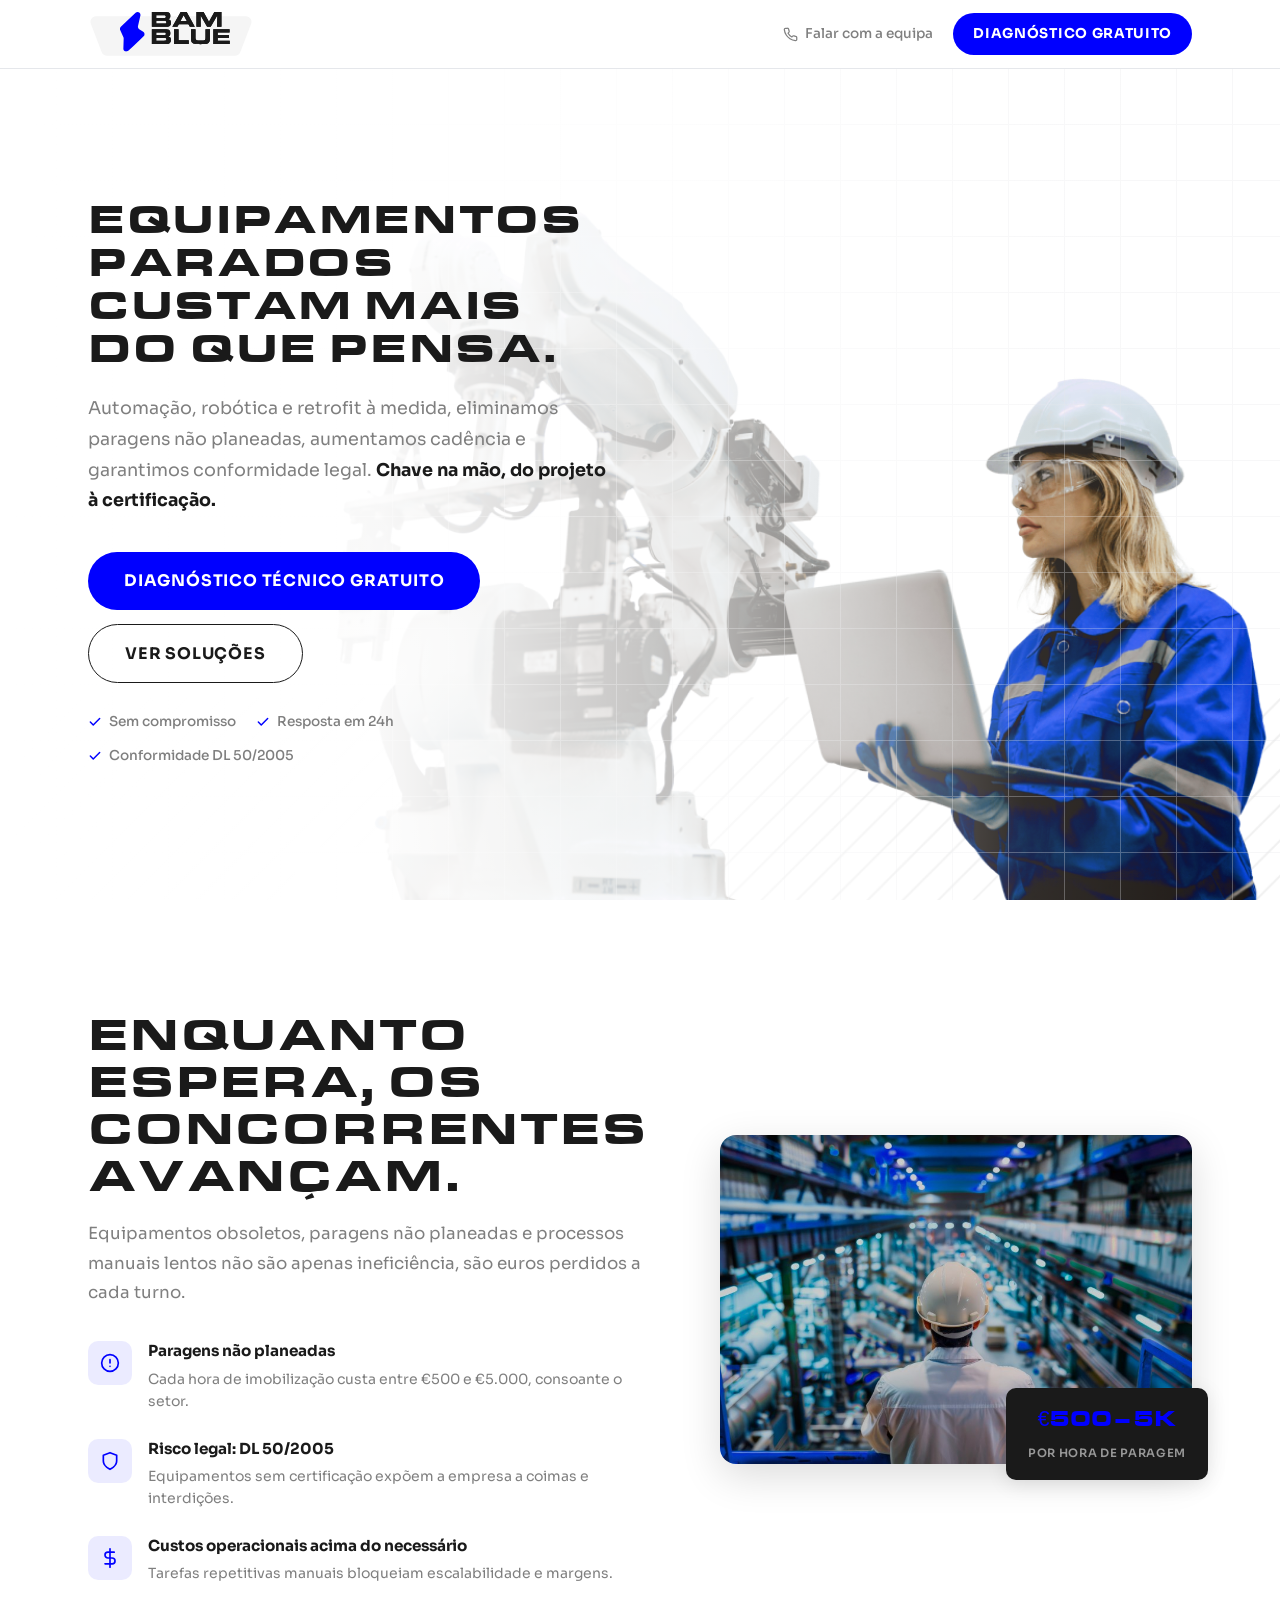
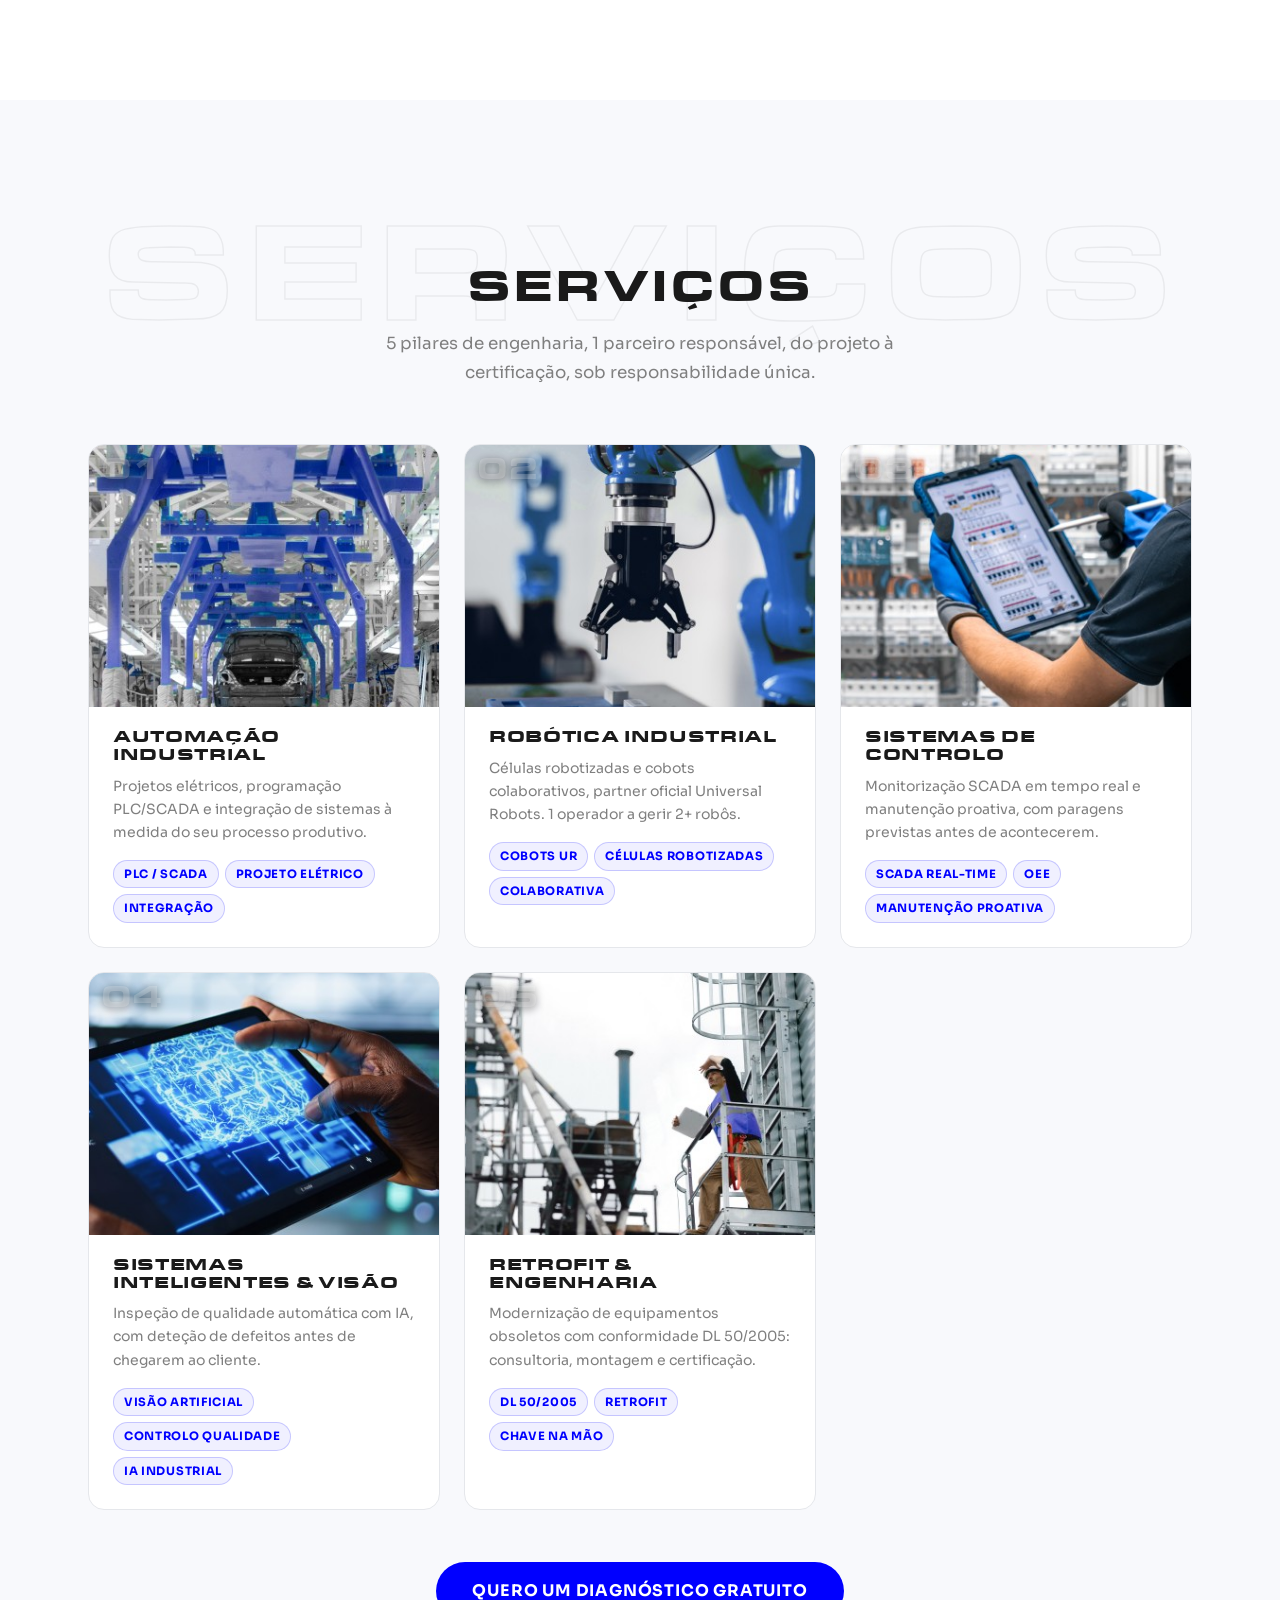
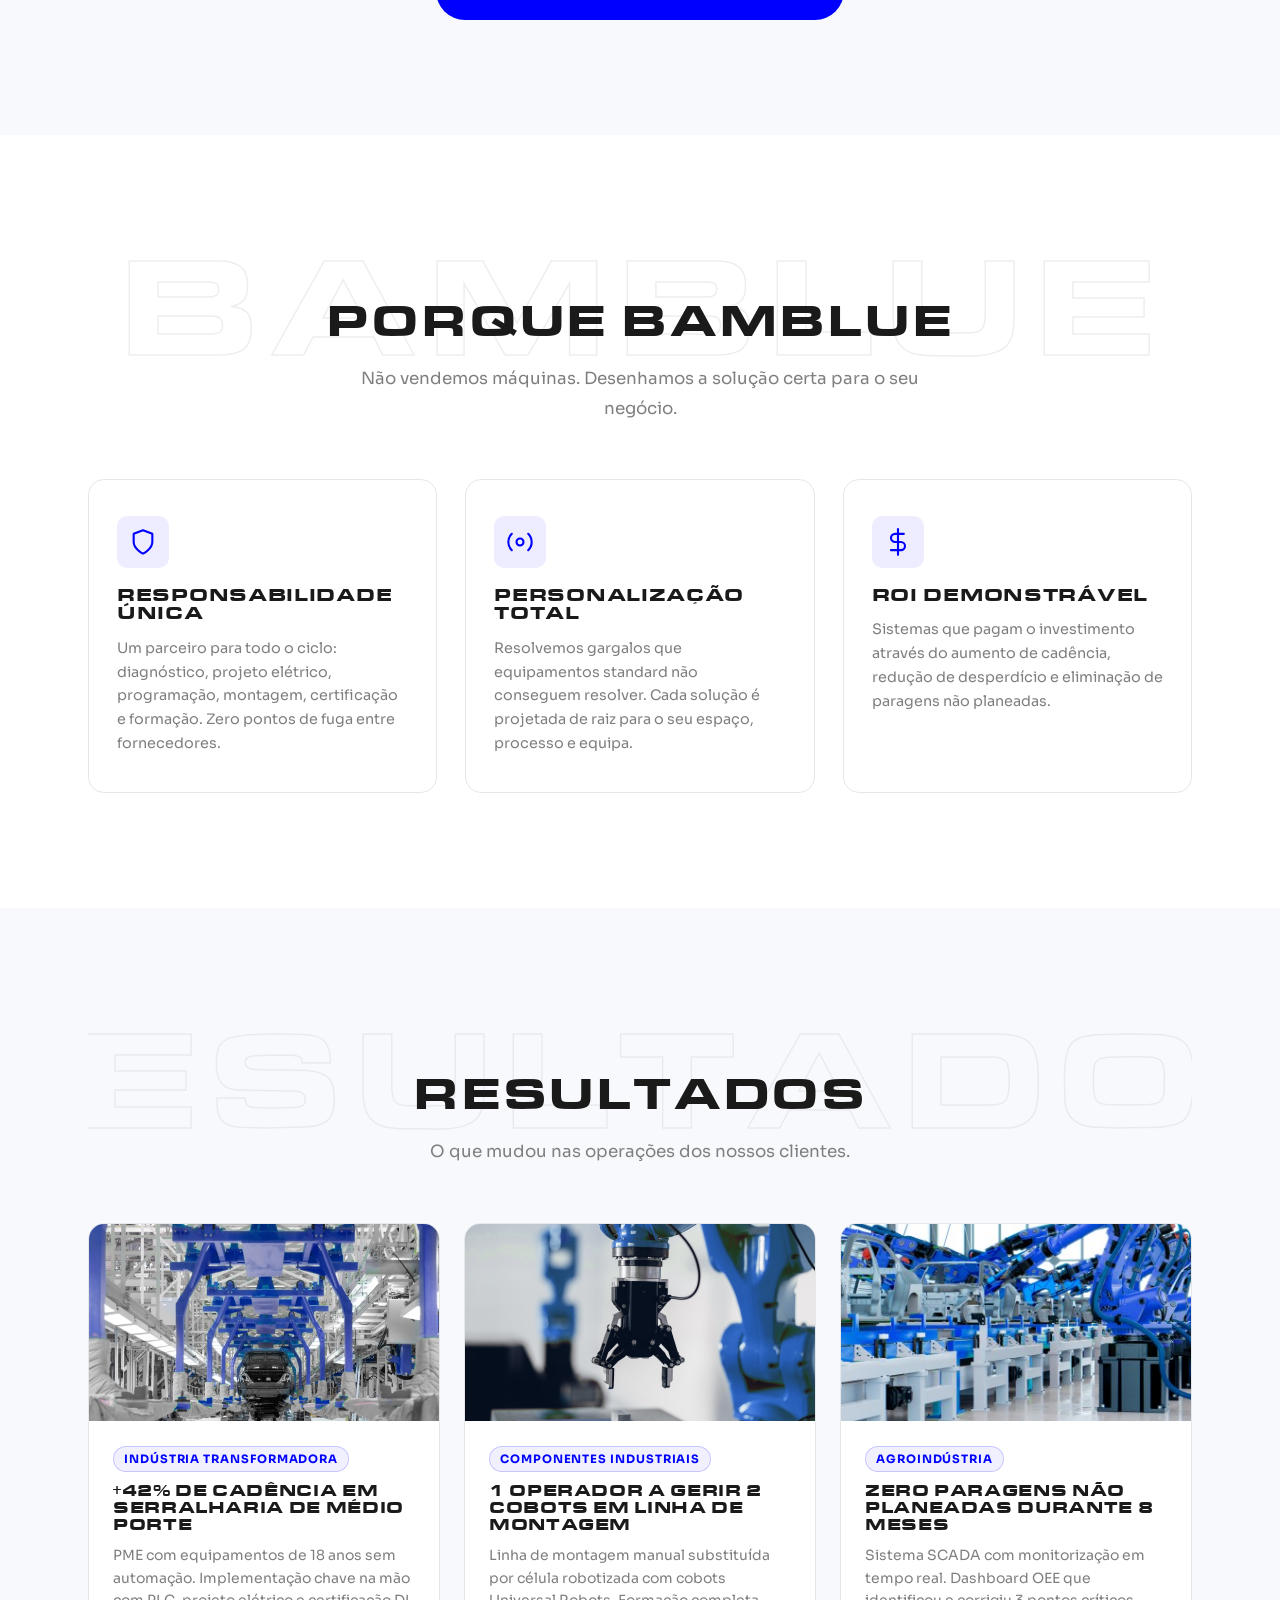
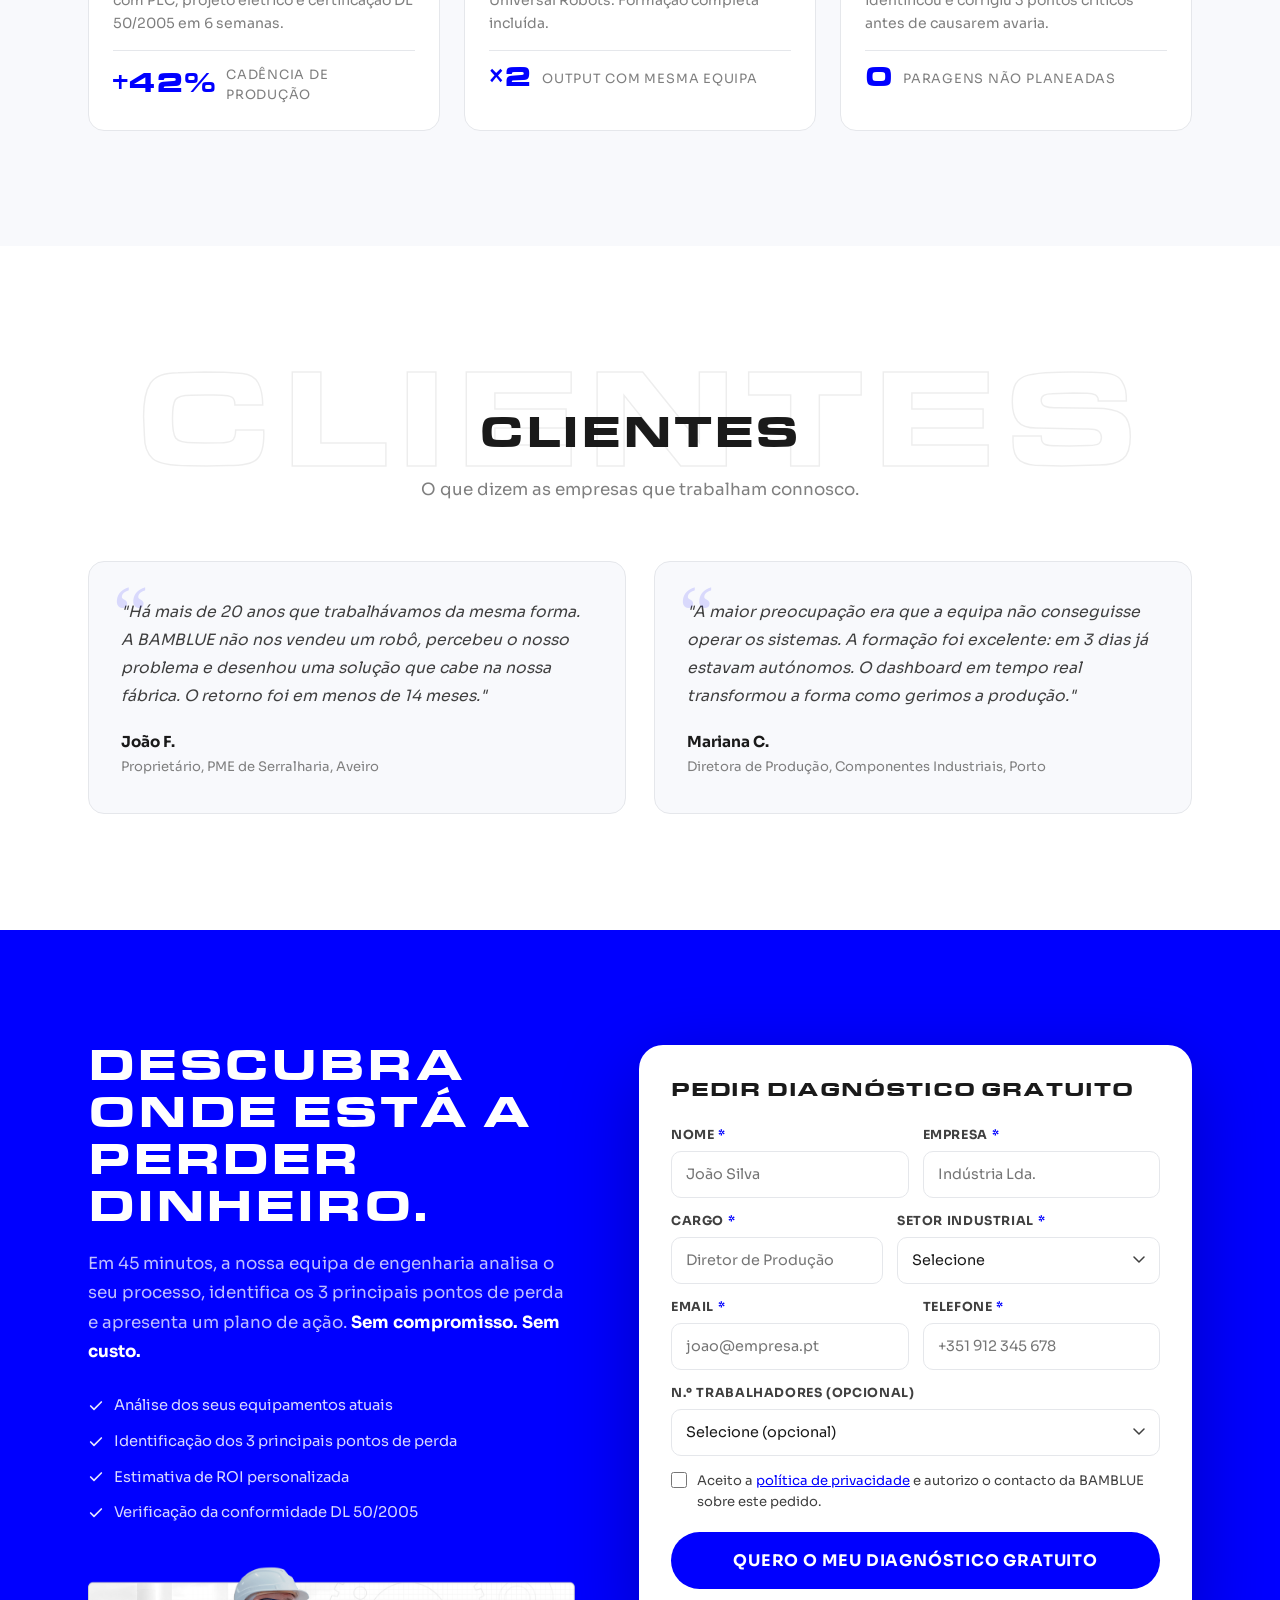
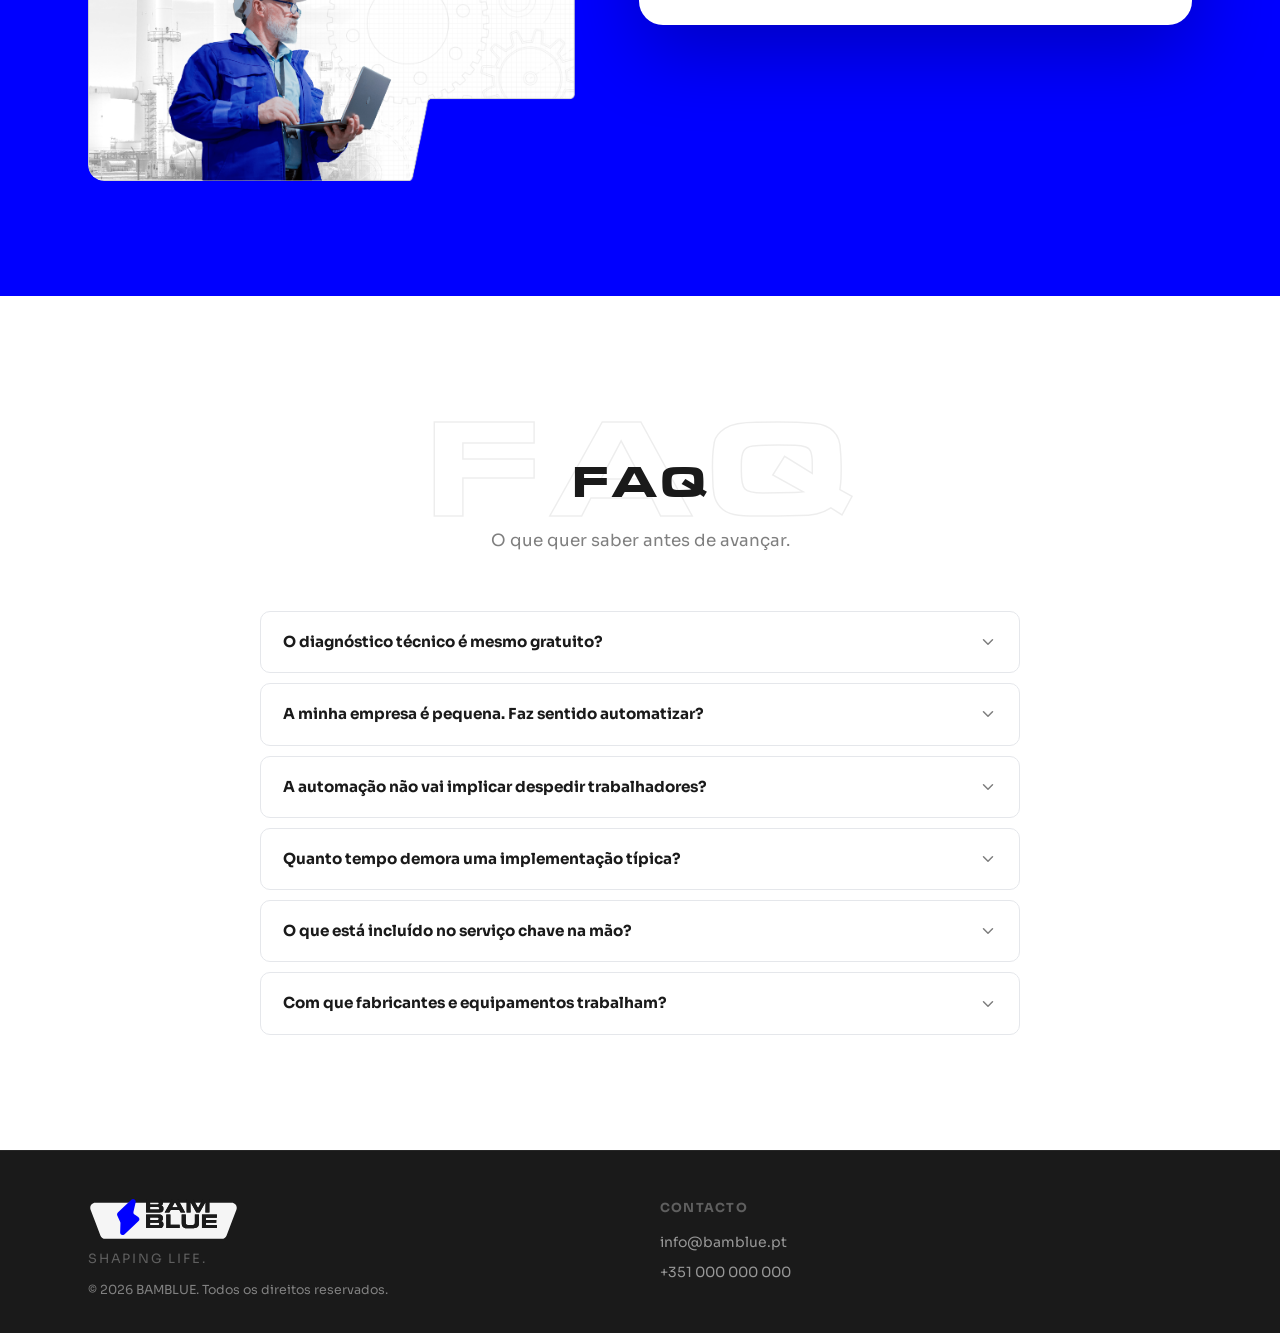
==== commit 6aa35798: "fix: remove unverified stats, fix dashes, pending contacts - Remove stats block (+200 projetos, 98% " ====
--- a/index.html
+++ b/index.html
@@ -6,7 +6,7 @@
   <meta name="theme-color" content="#0000FF" />
 
   <title>Diagnóstico Técnico Gratuito | BAMBLUE — Automação Industrial</title>
-  <meta name="description" content="Pare de perder dinheiro com equipamentos parados. Diagnóstico técnico gratuito — automação, robótica e retrofit à medida. Engenharia portuguesa, chave na mão." />
+  <meta name="description" content="Pare de perder dinheiro com equipamentos parados. Diagnóstico técnico gratuito: automação, robótica e retrofit à medida. Engenharia portuguesa, chave na mão." />
   <meta name="robots" content="index, follow" />
 
   <meta property="og:title" content="Equipamentos parados custam mais do que pensa | BAMBLUE" />
@@ -66,7 +66,7 @@
       <div class="hero__content">
         <h1 class="hero__title">Equipamentos parados custam mais do que pensa.</h1>
         <p class="hero__sub">
-          Automação, robótica e retrofit à medida — eliminamos paragens não planeadas,
+          Automação, robótica e retrofit à medida, eliminamos paragens não planeadas,
           aumentamos cadência e garantimos conformidade legal.
           <strong>Chave na mão, do projeto à certificação.</strong>
         </p>
@@ -97,29 +97,6 @@
 
   </section>
 
-  <!-- ===== STATS ===== -->
-  <section class="stats" aria-label="Resultados em números">
-    <div class="container">
-      <ul class="stats__list">
-        <li class="stat-item">
-          <strong class="stat-item__num">+200</strong>
-          <span class="stat-item__label">Projetos entregues</span>
-        </li>
-        <li class="stat-item">
-          <strong class="stat-item__num">98%</strong>
-          <span class="stat-item__label">Taxa de satisfação</span>
-        </li>
-        <li class="stat-item">
-          <strong class="stat-item__num">+40%</strong>
-          <span class="stat-item__label">Aumento médio de cadência</span>
-        </li>
-        <li class="stat-item">
-          <strong class="stat-item__num">100%</strong>
-          <span class="stat-item__label">Conformidade legal</span>
-        </li>
-      </ul>
-    </div>
-  </section>
 
   <!-- ===== PROBLEMA ===== -->
   <section class="problem section" aria-labelledby="problem-title">
@@ -128,7 +105,7 @@
         <h2 class="section-title" id="problem-title">Enquanto espera, os concorrentes avançam.</h2>
         <p class="section-body" style="margin:16px 0 0; text-align:left;">
           Equipamentos obsoletos, paragens não planeadas e processos manuais lentos
-          não são apenas ineficiência — são euros perdidos a cada turno.
+          não são apenas ineficiência, são euros perdidos a cada turno.
         </p>
         <ul class="problem__list">
           <li class="problem__item">
@@ -145,7 +122,7 @@
               <svg width="20" height="20" viewBox="0 0 24 24" fill="none" stroke="currentColor" stroke-width="2" stroke-linecap="round" stroke-linejoin="round"><path d="M12 22s8-4 8-10V5l-8-3-8 3v7c0 6 8 10 8 10z"/></svg>
             </span>
             <div>
-              <strong>Risco legal — DL 50/2005</strong>
+              <strong>Risco legal: DL 50/2005</strong>
               <p>Equipamentos sem certificação expõem a empresa a coimas e interdições.</p>
             </div>
           </li>
@@ -177,7 +154,7 @@
         <span class="section-title-bg" aria-hidden="true">SERVIÇOS</span>
         <h2 class="section-title section-title--dark" id="servicos-title">Serviços</h2>
         <p class="section-body">
-          5 pilares de engenharia, 1 parceiro responsável — do projeto à certificação, sob responsabilidade única.
+          5 pilares de engenharia, 1 parceiro responsável, do projeto à certificação, sob responsabilidade única.
         </p>
       </div>
 
@@ -201,7 +178,7 @@
           </div>
           <div class="servico-card__body">
             <h3 class="servico-card__title">Robótica Industrial</h3>
-            <p class="servico-card__text">Células robotizadas e cobots colaborativos — partner oficial Universal Robots. 1 operador a gerir 2+ robôs.</p>
+            <p class="servico-card__text">Células robotizadas e cobots colaborativos, partner oficial Universal Robots. 1 operador a gerir 2+ robôs.</p>
             <ul class="servico-card__tags"><li>Cobots UR</li><li>Células robotizadas</li><li>Colaborativa</li></ul>
           </div>
         </article>
@@ -213,7 +190,7 @@
           </div>
           <div class="servico-card__body">
             <h3 class="servico-card__title">Sistemas de Controlo</h3>
-            <p class="servico-card__text">Monitorização SCADA em tempo real e manutenção proativa — paragens previstas antes de acontecerem.</p>
+            <p class="servico-card__text">Monitorização SCADA em tempo real e manutenção proativa, com paragens previstas antes de acontecerem.</p>
             <ul class="servico-card__tags"><li>SCADA real-time</li><li>OEE</li><li>Manutenção proativa</li></ul>
           </div>
         </article>
@@ -225,7 +202,7 @@
           </div>
           <div class="servico-card__body">
             <h3 class="servico-card__title">Sistemas Inteligentes & Visão</h3>
-            <p class="servico-card__text">Inspeção de qualidade automática com IA — deteção de defeitos antes de chegarem ao cliente.</p>
+            <p class="servico-card__text">Inspeção de qualidade automática com IA, com deteção de defeitos antes de chegarem ao cliente.</p>
             <ul class="servico-card__tags"><li>Visão artificial</li><li>Controlo qualidade</li><li>IA industrial</li></ul>
           </div>
         </article>
@@ -237,7 +214,7 @@
           </div>
           <div class="servico-card__body">
             <h3 class="servico-card__title">Retrofit & Engenharia</h3>
-            <p class="servico-card__text">Modernização de equipamentos obsoletos com conformidade DL 50/2005 — consultoria, montagem e certificação.</p>
+            <p class="servico-card__text">Modernização de equipamentos obsoletos com conformidade DL 50/2005: consultoria, montagem e certificação.</p>
             <ul class="servico-card__tags"><li>DL 50/2005</li><li>Retrofit</li><li>Chave na mão</li></ul>
           </div>
         </article>
@@ -264,7 +241,7 @@
             <svg width="28" height="28" viewBox="0 0 24 24" fill="none" stroke="currentColor" stroke-width="1.8" stroke-linecap="round" stroke-linejoin="round"><path d="M12 22s8-4 8-10V5l-8-3-8 3v7c0 6 8 10 8 10z"/></svg>
           </div>
           <h3 class="porque-card__title">Responsabilidade Única</h3>
-          <p class="porque-card__text">Um parceiro para todo o ciclo — diagnóstico, projeto elétrico, programação, montagem, certificação e formação. Zero pontos de fuga entre fornecedores.</p>
+          <p class="porque-card__text">Um parceiro para todo o ciclo: diagnóstico, projeto elétrico, programação, montagem, certificação e formação. Zero pontos de fuga entre fornecedores.</p>
         </div>
         <div class="porque-card pillar">
           <div class="porque-card__icon" aria-hidden="true">
@@ -352,17 +329,17 @@
       </div>
       <div class="testimonios__grid">
         <blockquote class="quote">
-          <p class="quote__text">"Há mais de 20 anos que trabalhávamos da mesma forma. A BAMBLUE não nos vendeu um robô — percebeu o nosso problema e desenhou uma solução que cabe na nossa fábrica. O retorno foi em menos de 14 meses."</p>
+          <p class="quote__text">"Há mais de 20 anos que trabalhávamos da mesma forma. A BAMBLUE não nos vendeu um robô, percebeu o nosso problema e desenhou uma solução que cabe na nossa fábrica. O retorno foi em menos de 14 meses."</p>
           <footer class="quote__author">
             <strong>João F.</strong>
-            <span>Proprietário, PME de Serralharia — Aveiro</span>
+            <span>Proprietário, PME de Serralharia, Aveiro</span>
           </footer>
         </blockquote>
         <blockquote class="quote">
-          <p class="quote__text">"A maior preocupação era que a equipa não conseguisse operar os sistemas. A formação foi excelente — em 3 dias já estavam autónomos. O dashboard em tempo real transformou a forma como gerimos a produção."</p>
+          <p class="quote__text">"A maior preocupação era que a equipa não conseguisse operar os sistemas. A formação foi excelente: em 3 dias já estavam autónomos. O dashboard em tempo real transformou a forma como gerimos a produção."</p>
           <footer class="quote__author">
             <strong>Mariana C.</strong>
-            <span>Diretora de Produção, Componentes Industriais — Porto</span>
+            <span>Diretora de Produção, Componentes Industriais, Porto</span>
           </footer>
         </blockquote>
       </div>
@@ -493,11 +470,11 @@
 
         <details class="accordion__item">
           <summary class="accordion__summary">
-            A minha empresa é pequena — faz sentido automatizar?
+            A minha empresa é pequena. Faz sentido automatizar?
             <svg class="accordion__chevron" width="18" height="18" viewBox="0 0 24 24" fill="none" stroke="currentColor" stroke-width="2" stroke-linecap="round" stroke-linejoin="round" aria-hidden="true"><polyline points="6 9 12 15 18 9"/></svg>
           </summary>
           <div class="accordion__body">
-            <p>Sim. Trabalhamos com PMEs de todos os tamanhos — desde 5 a 500 trabalhadores. As soluções são dimensionadas para o seu processo e orçamento, e o ROI tende a ser mais rápido em PMEs. Muitos clientes recuperam o investimento em 12 a 18 meses.</p>
+            <p>Sim. Trabalhamos com PMEs de todos os tamanhos, desde 5 a 500 trabalhadores. As soluções são dimensionadas para o seu processo e orçamento, e o ROI tende a ser mais rápido em PMEs. Muitos clientes recuperam o investimento em 12 a 18 meses.</p>
           </div>
         </details>
 
@@ -507,7 +484,7 @@
             <svg class="accordion__chevron" width="18" height="18" viewBox="0 0 24 24" fill="none" stroke="currentColor" stroke-width="2" stroke-linecap="round" stroke-linejoin="round" aria-hidden="true"><polyline points="6 9 12 15 18 9"/></svg>
           </summary>
           <div class="accordion__body">
-            <p>A nossa experiência mostra o contrário: a automação liberta as pessoas das tarefas repetitivas para funções de maior valor. A maioria dos clientes usa a capacidade extra para crescer — não para reduzir equipa. Com cobots colaborativos, os operadores trabalham ao lado dos robôs em segurança total.</p>
+            <p>A nossa experiência mostra o contrário: a automação liberta as pessoas das tarefas repetitivas para funções de maior valor. A maioria dos clientes usa a capacidade extra para crescer, não para reduzir equipa. Com cobots colaborativos, os operadores trabalham ao lado dos robôs em segurança total.</p>
           </div>
         </details>
 
@@ -517,7 +494,7 @@
             <svg class="accordion__chevron" width="18" height="18" viewBox="0 0 24 24" fill="none" stroke="currentColor" stroke-width="2" stroke-linecap="round" stroke-linejoin="round" aria-hidden="true"><polyline points="6 9 12 15 18 9"/></svg>
           </summary>
           <div class="accordion__body">
-            <p>Depende da complexidade, mas a maioria das implementações dura entre 3 e 10 semanas. Projetamos para minimizar perturbações no processo produtivo — sempre que possível, instalamos em fases ou fora de horário de laboração.</p>
+            <p>Depende da complexidade, mas a maioria das implementações dura entre 3 e 10 semanas. Projetamos para minimizar perturbações no processo produtivo, instalamos em fases sempre que possível ou fora de horário de laboração.</p>
           </div>
         </details>
 
@@ -537,7 +514,7 @@
             <svg class="accordion__chevron" width="18" height="18" viewBox="0 0 24 24" fill="none" stroke="currentColor" stroke-width="2" stroke-linecap="round" stroke-linejoin="round" aria-hidden="true"><polyline points="6 9 12 15 18 9"/></svg>
           </summary>
           <div class="accordion__body">
-            <p>Somos independentes de fabricante — integramos Siemens, Schneider, Allen-Bradley, Fanuc, ABB, Yaskawa e outros. Em robótica colaborativa somos parceiros oficiais Universal Robots. Trabalhamos também em retrofit de equipamentos existentes, independentemente da marca.</p>
+            <p>Somos independentes de fabricante: integramos Siemens, Schneider, Allen-Bradley, Fanuc, ABB, Yaskawa e outros. Em robótica colaborativa somos parceiros oficiais Universal Robots. Trabalhamos também em retrofit de equipamentos existentes, independentemente da marca.</p>
           </div>
         </details>
 
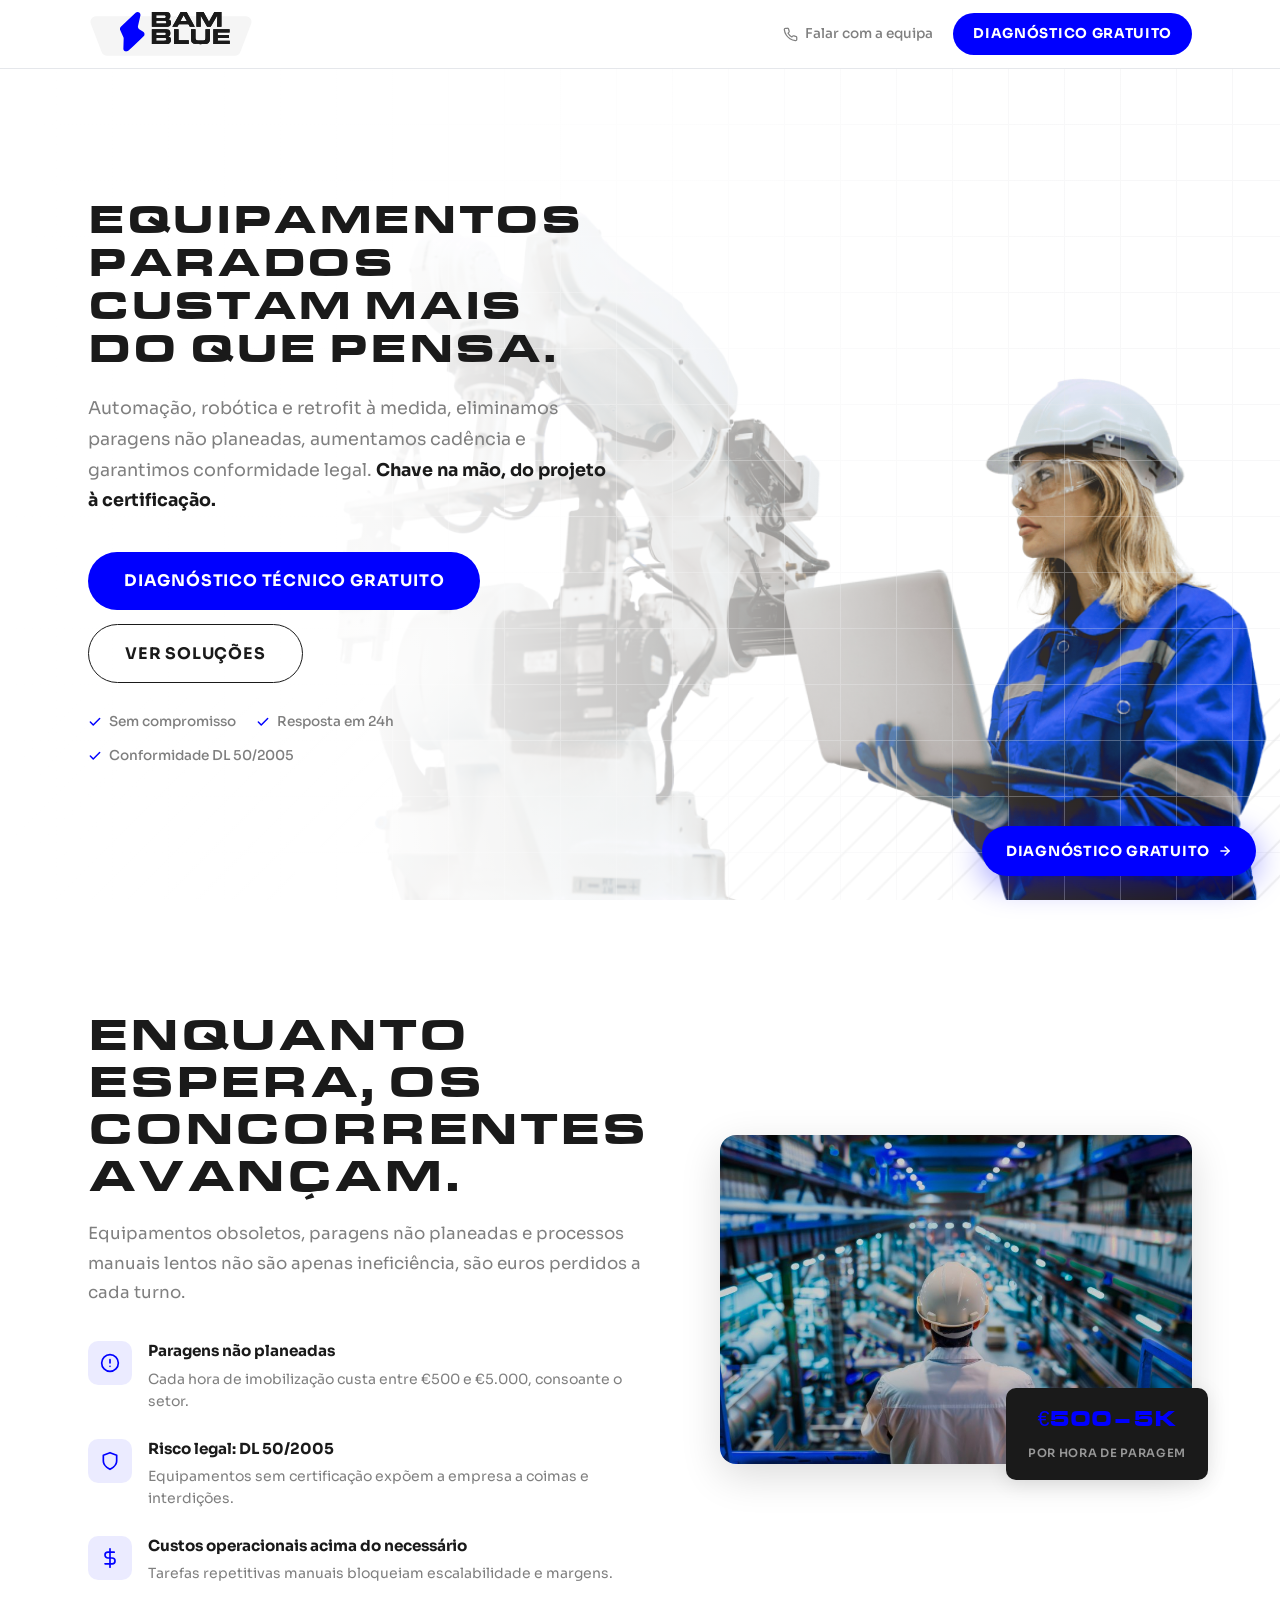
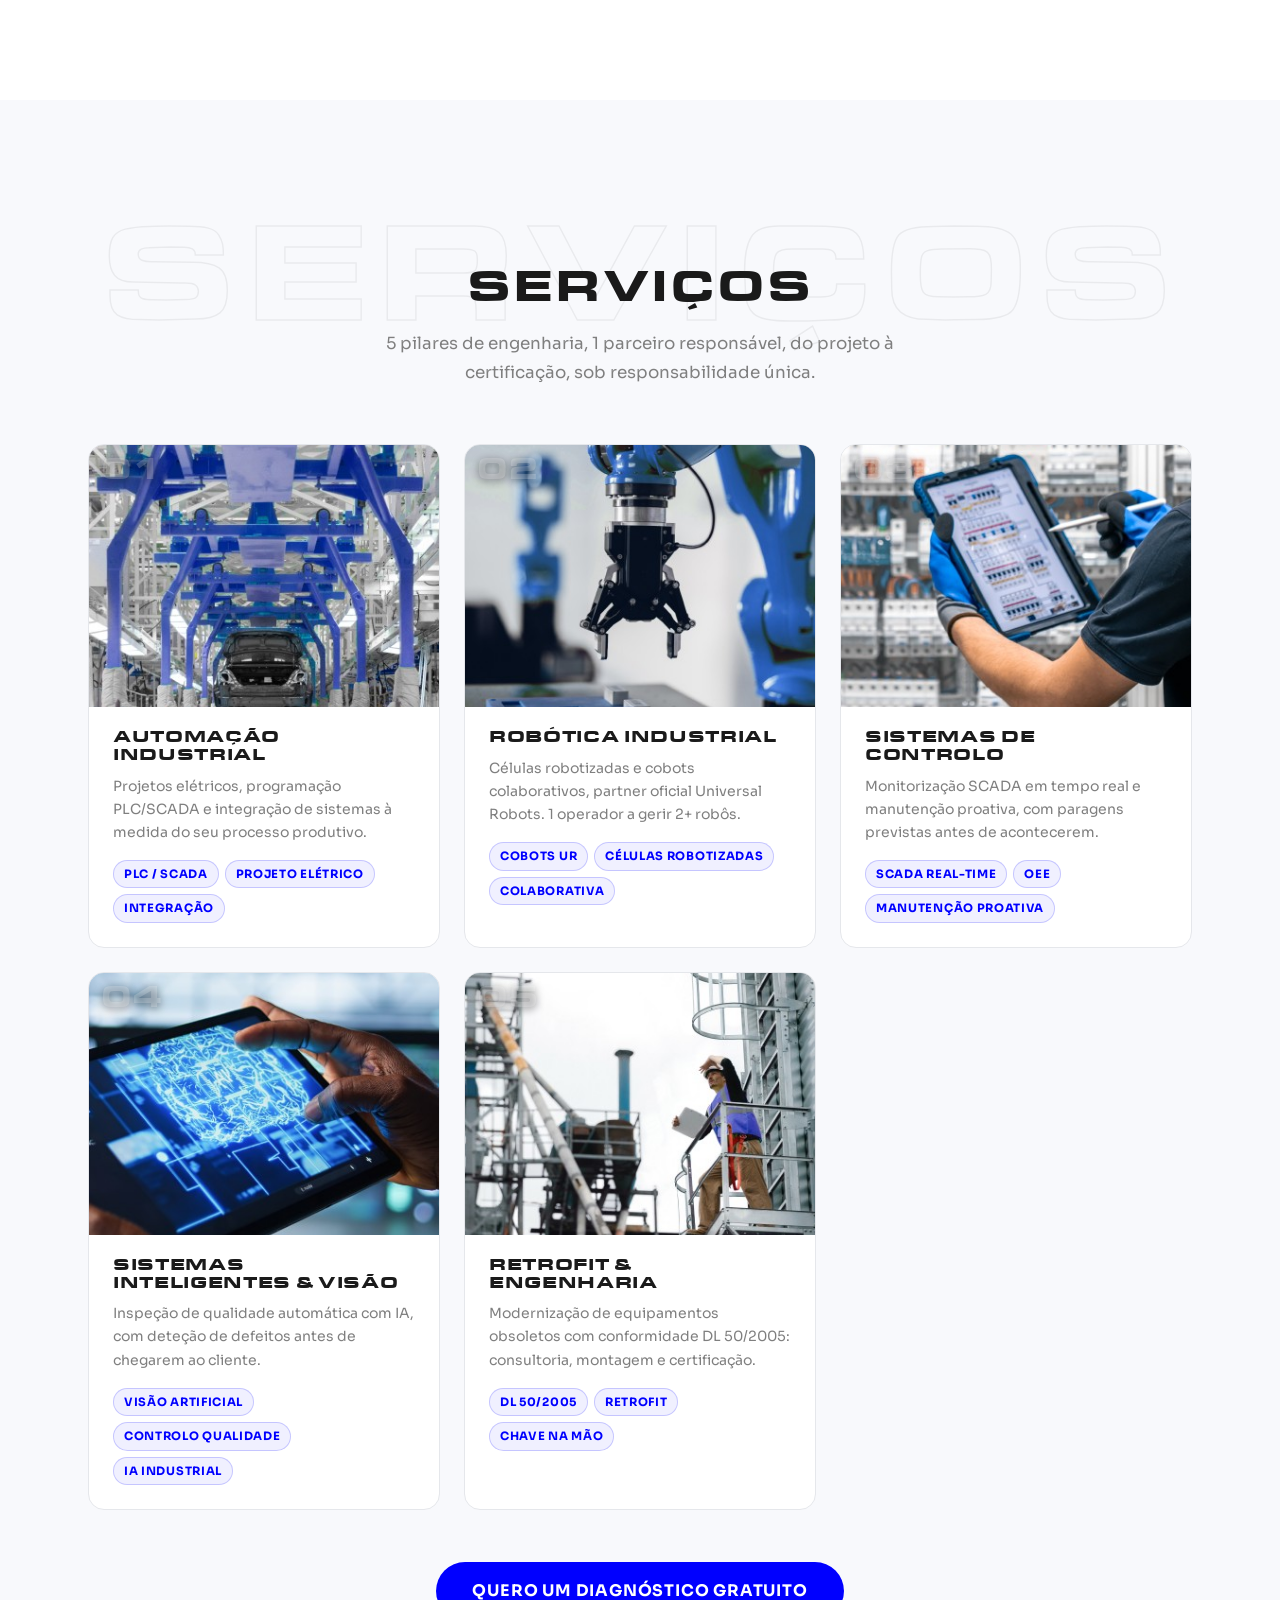
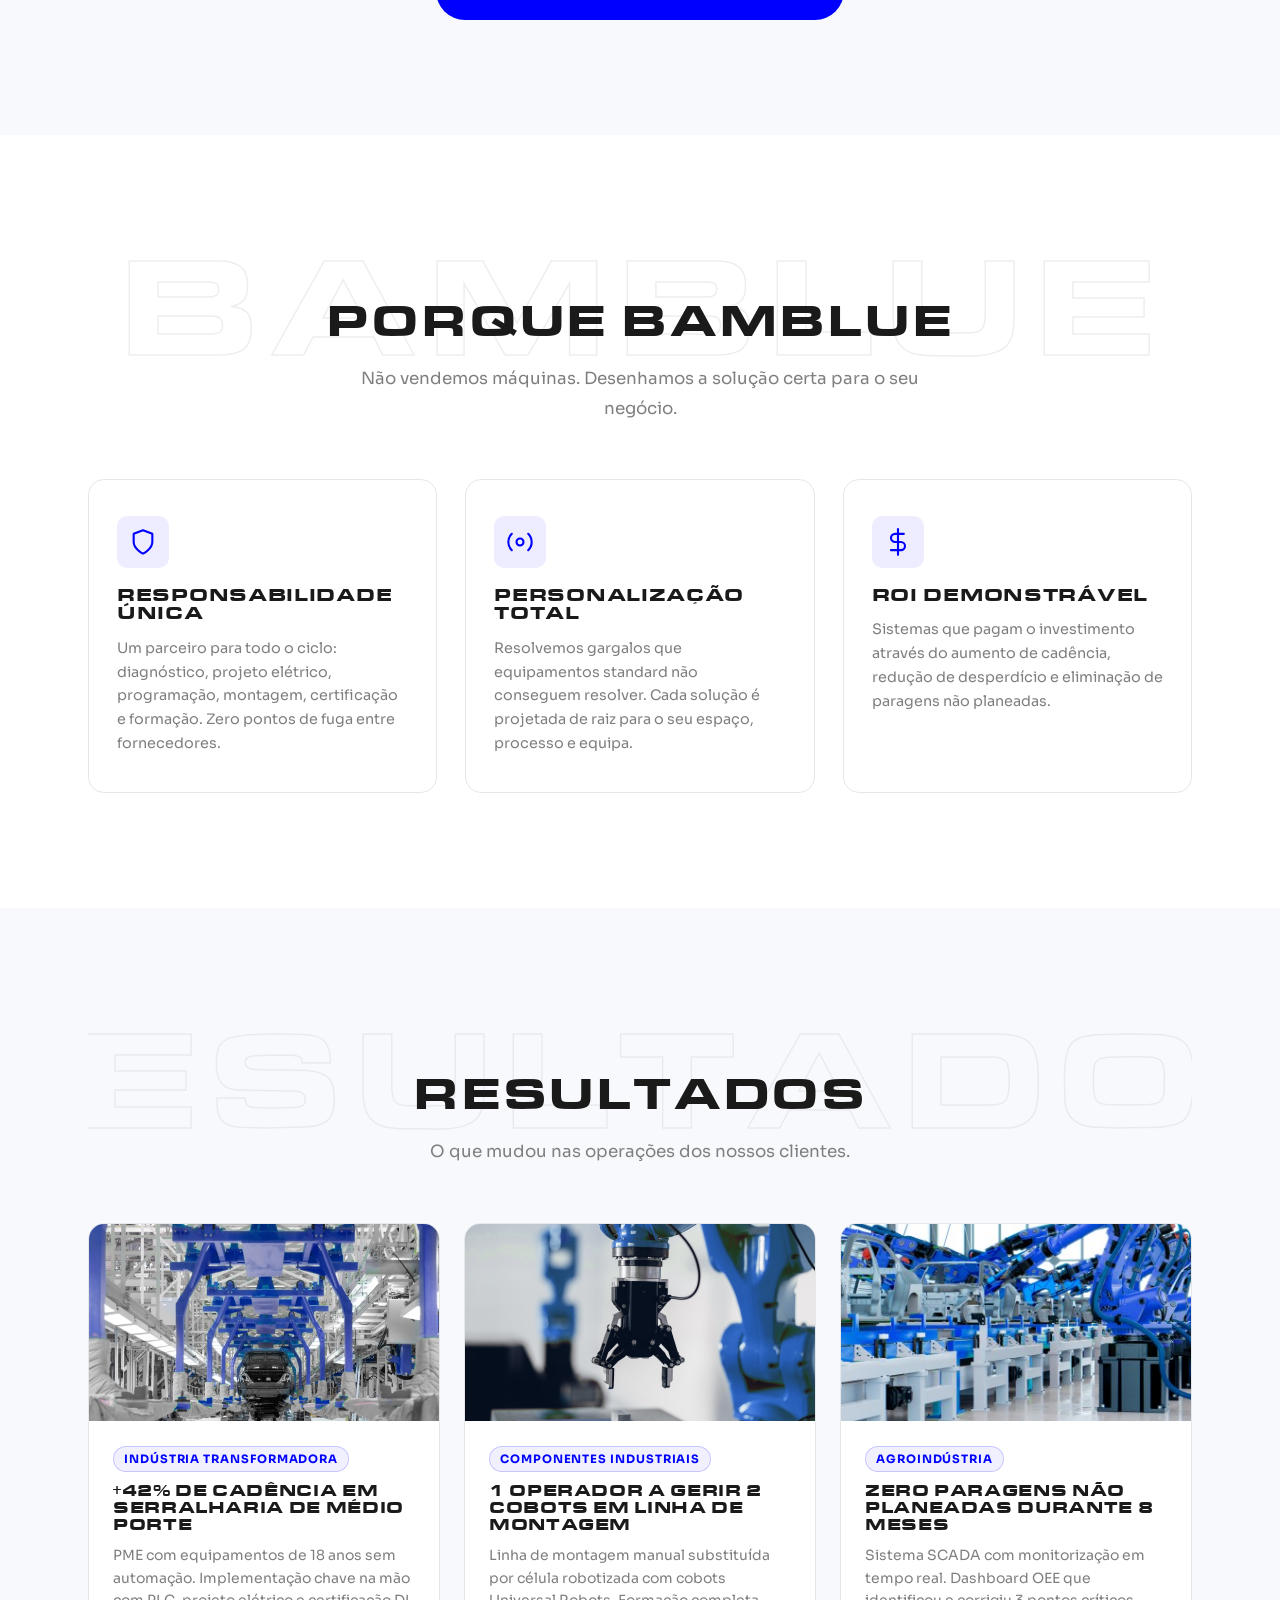
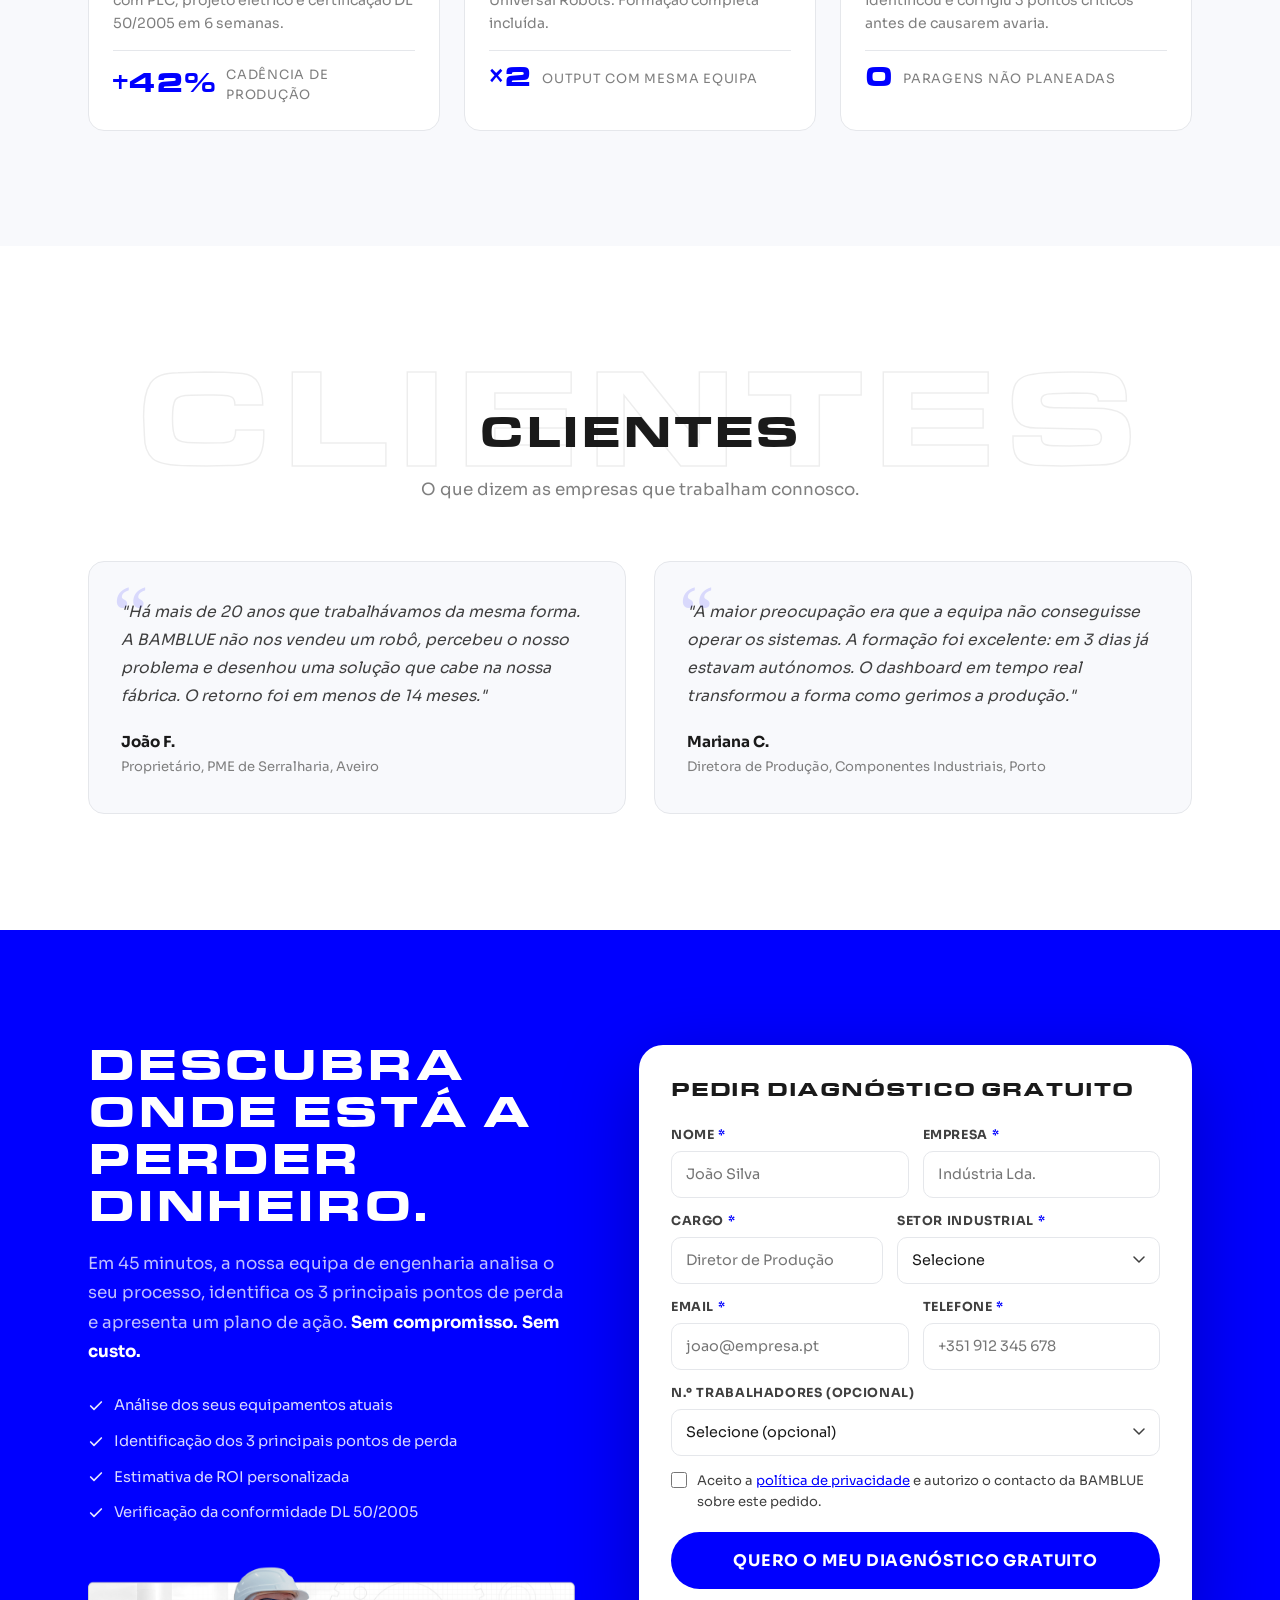
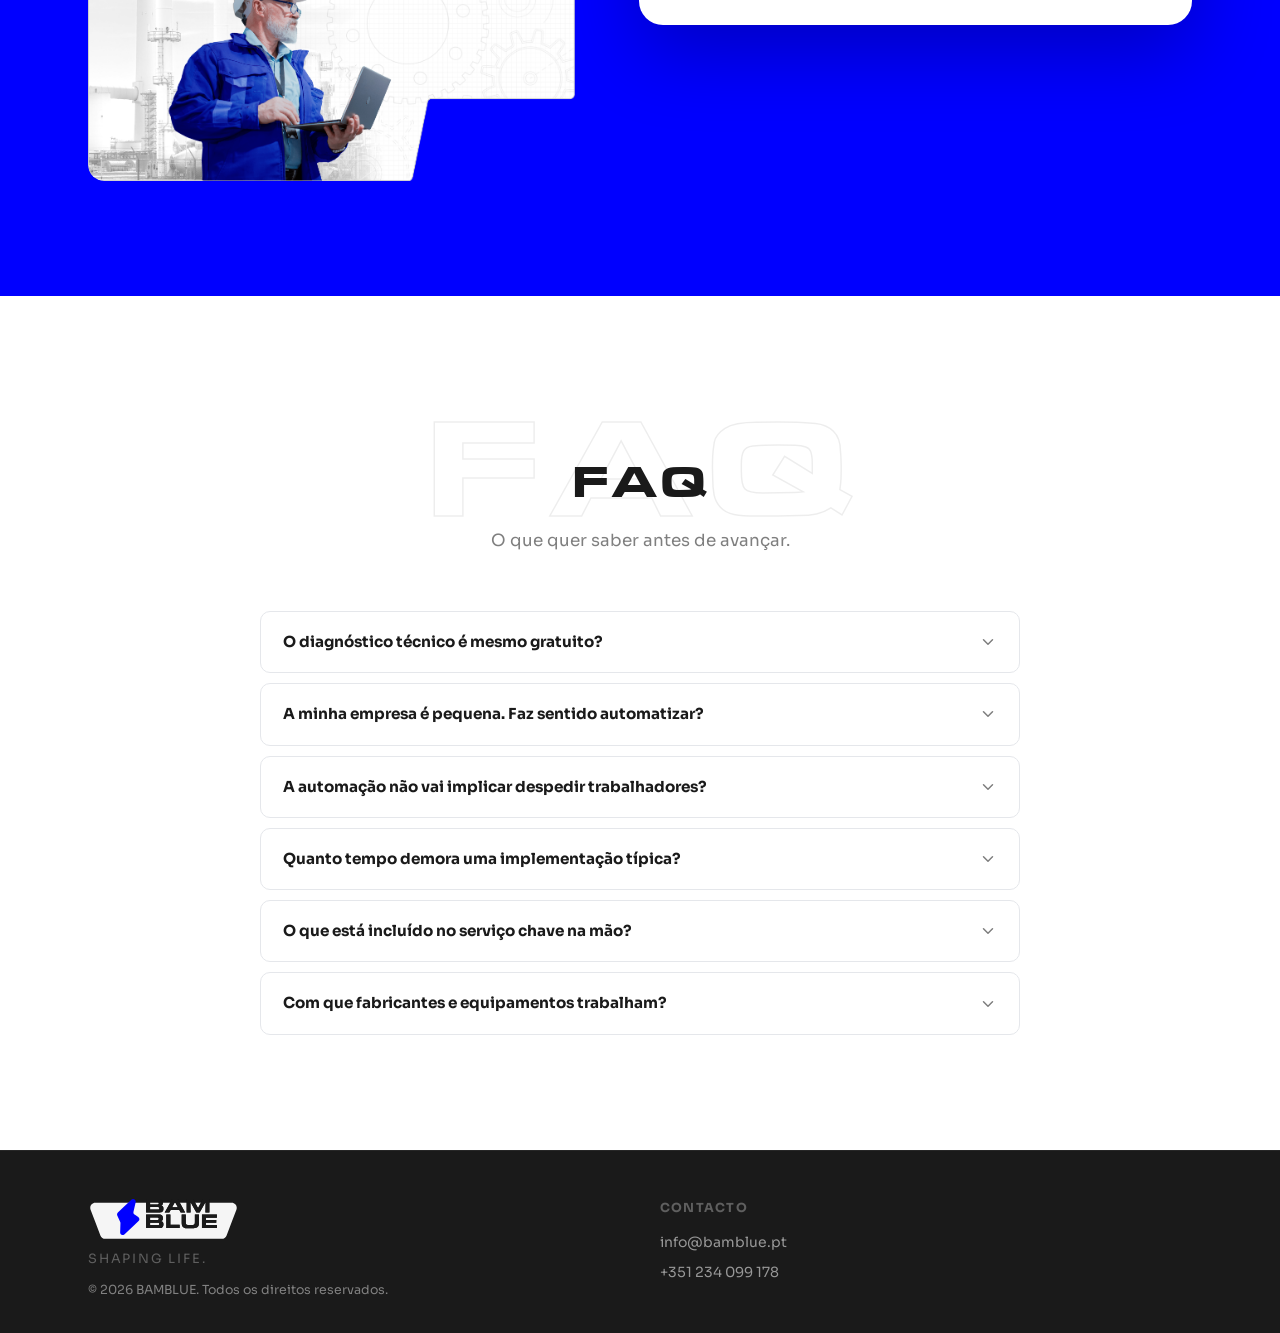
==== commit 167843dc: "fix: update phone and email with real BamBlue contacts Co-Authored-By: Claude Sonnet 4.6 <noreply@an" ====
--- a/index.html
+++ b/index.html
@@ -48,7 +48,7 @@
         <img src="assets/images/logo-footer.svg" alt="BAMBLUE — shaping life." class="topbar__logo" />
       </a>
       <nav class="topbar__meta" aria-label="Ações rápidas">
-        <a href="tel:+351000000000" class="topbar__phone" aria-label="Ligar para a BAMBLUE">
+        <a href="tel:+351234099178" class="topbar__phone" aria-label="Ligar para a BAMBLUE">
           <svg width="15" height="15" viewBox="0 0 24 24" fill="none" stroke="currentColor" stroke-width="2" stroke-linecap="round" stroke-linejoin="round" aria-hidden="true"><path d="M22 16.92v3a2 2 0 0 1-2.18 2 19.86 19.86 0 0 1-8.63-3.07 19.5 19.5 0 0 1-6-6 19.86 19.86 0 0 1-3.07-8.67A2 2 0 0 1 4.11 2h3a2 2 0 0 1 2 1.72 12.84 12.84 0 0 0 .7 2.81 2 2 0 0 1-.45 2.11L8.09 9.91a16 16 0 0 0 6 6l1.27-1.27a2 2 0 0 1 2.11-.45 12.84 12.84 0 0 0 2.81.7A2 2 0 0 1 22 16.92z"/></svg>
           <span>Falar com a equipa</span>
         </a>
@@ -533,7 +533,7 @@
       <div class="footer__contact-col">
         <p class="footer__contact-title">Contacto</p>
         <a href="mailto:info@bamblue.pt" class="footer__contact-link">info@bamblue.pt</a>
-        <a href="tel:+351000000000" class="footer__contact-link">+351 000 000 000</a>
+        <a href="tel:+351234099178" class="footer__contact-link">+351 234 099 178</a>
       </div>
     </div>
   </footer>
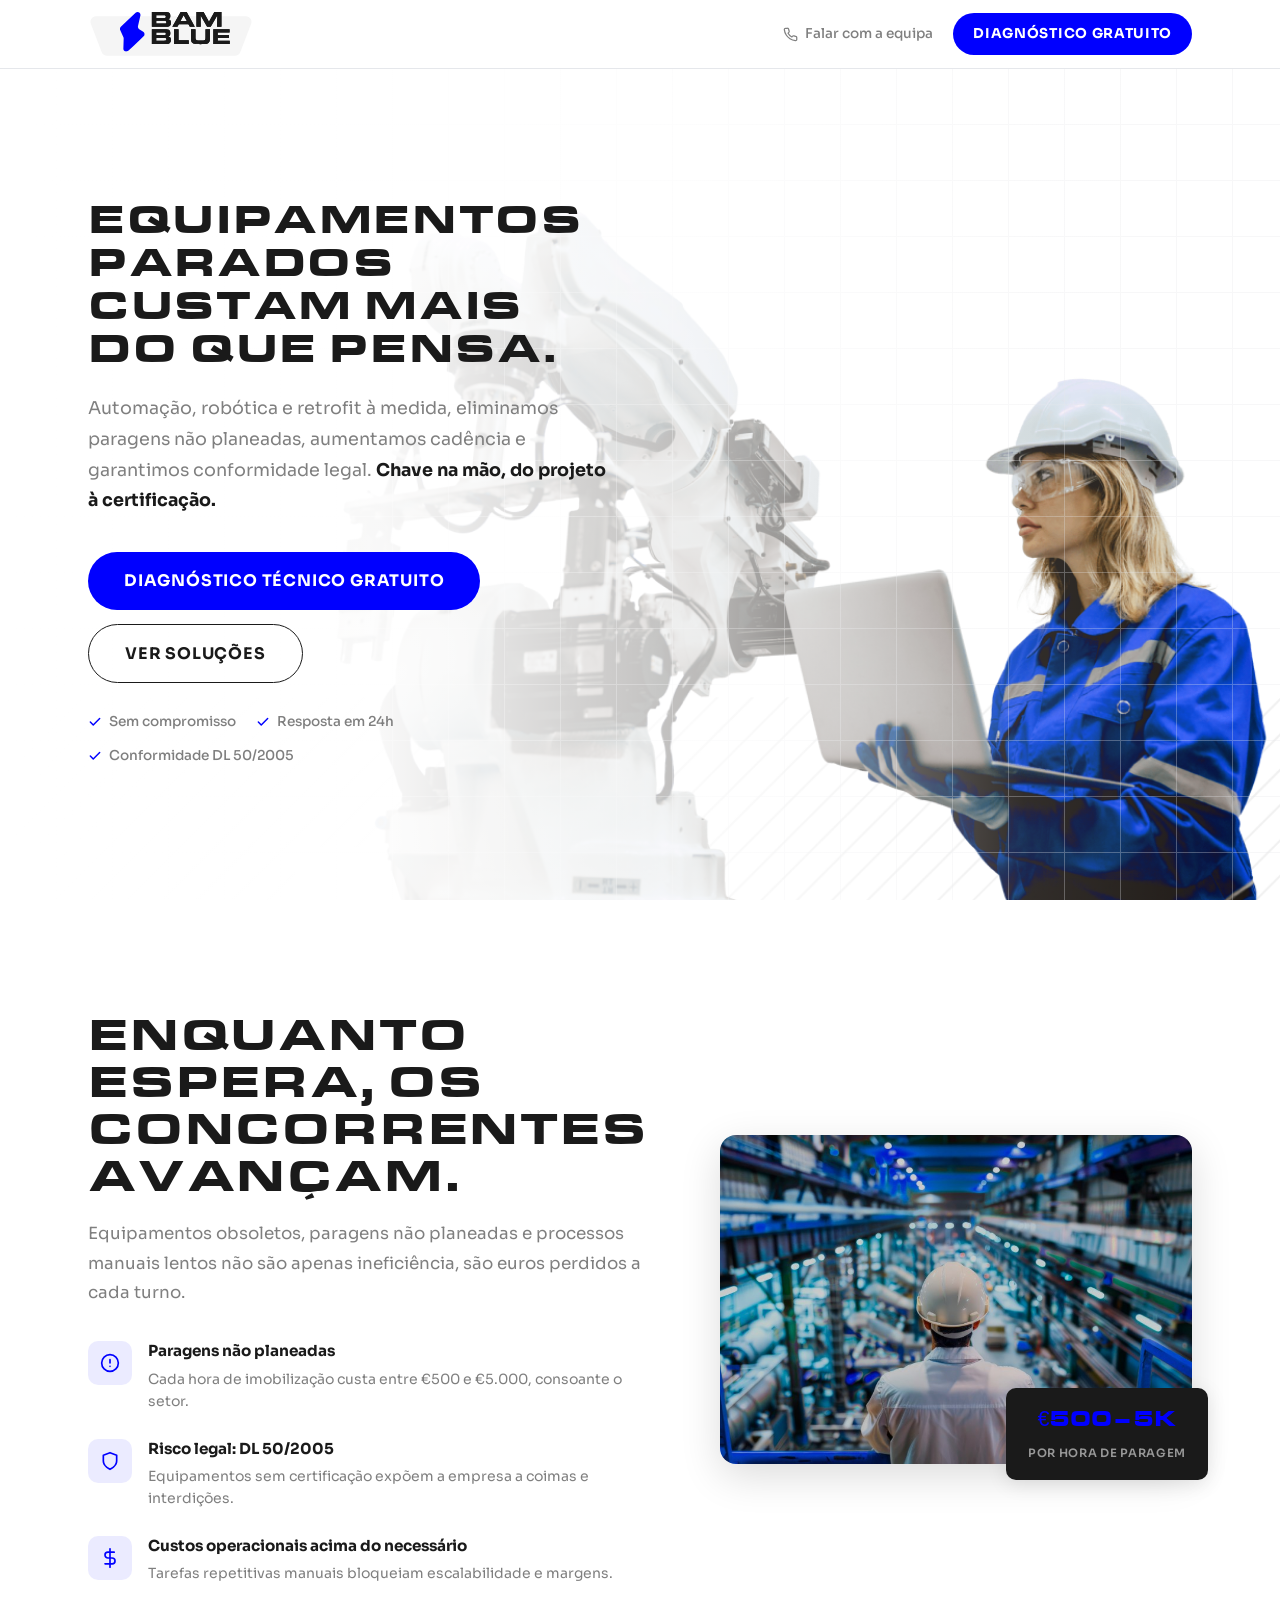
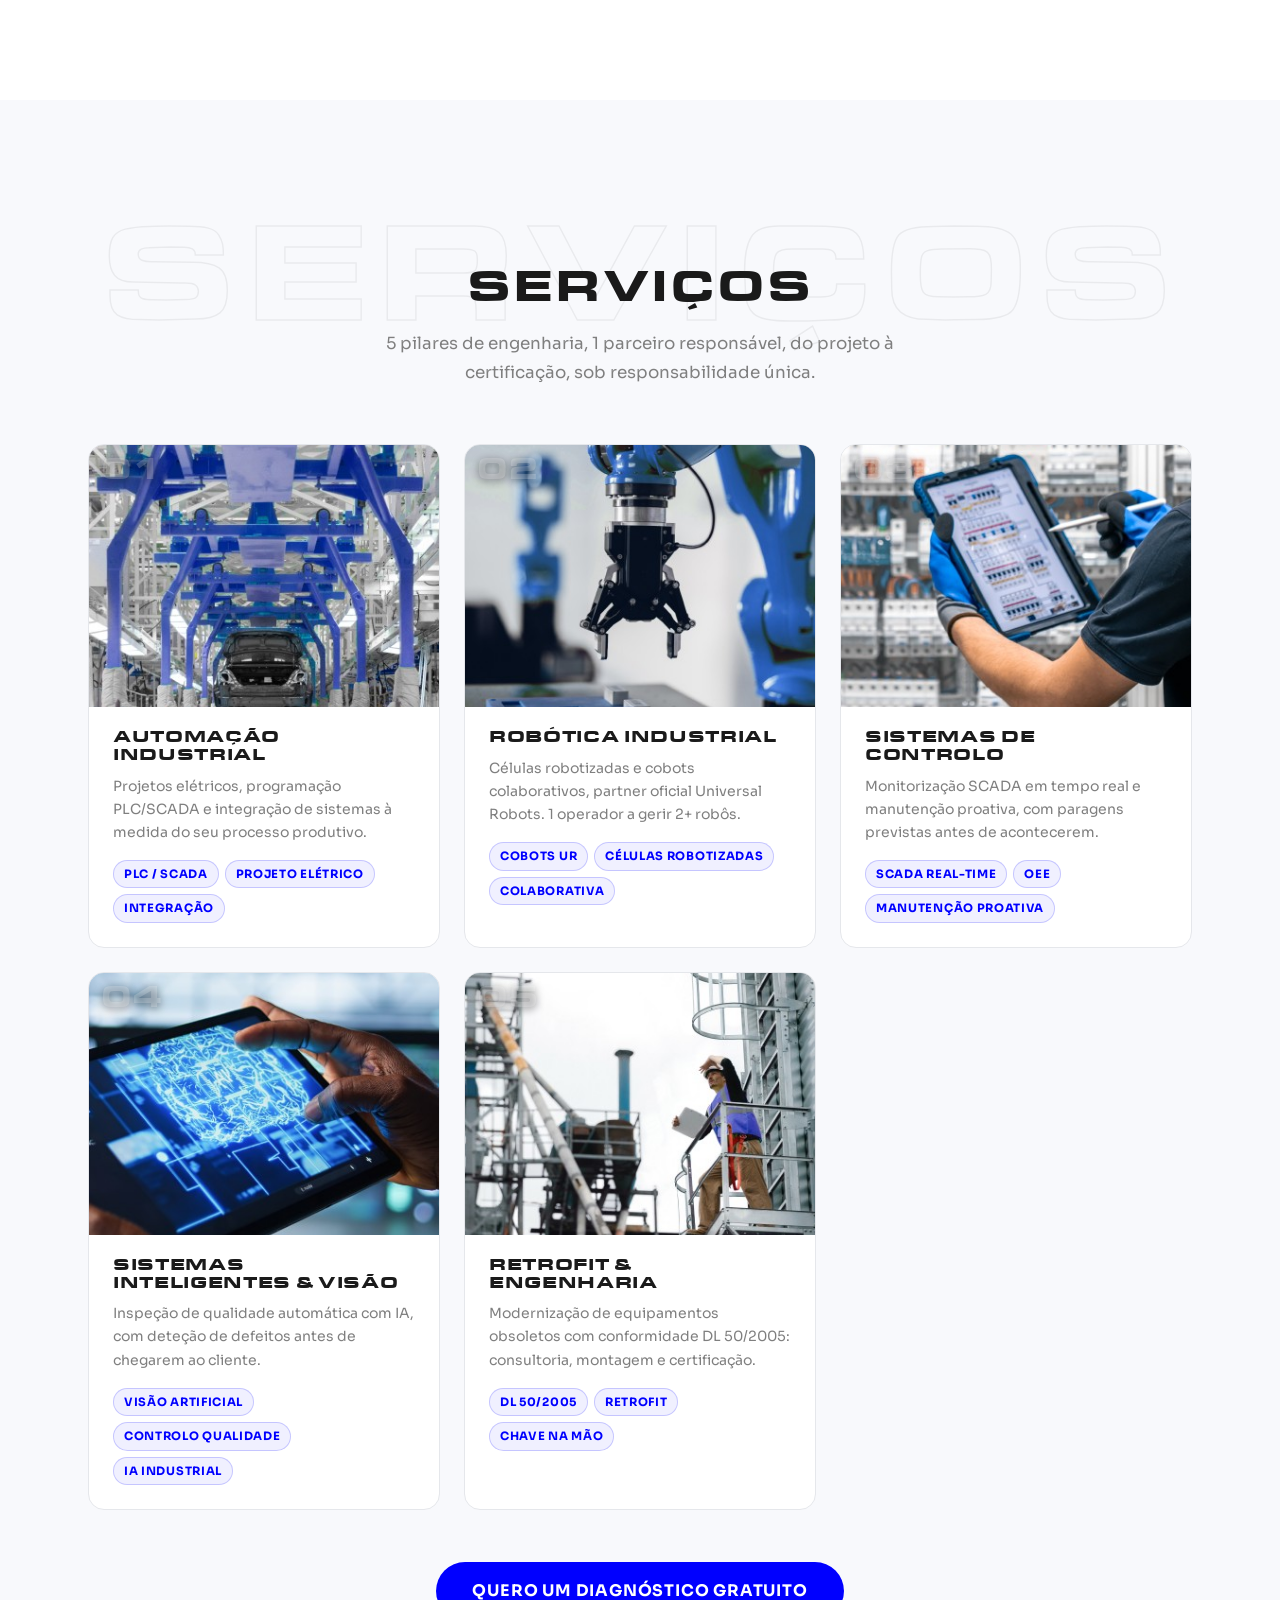
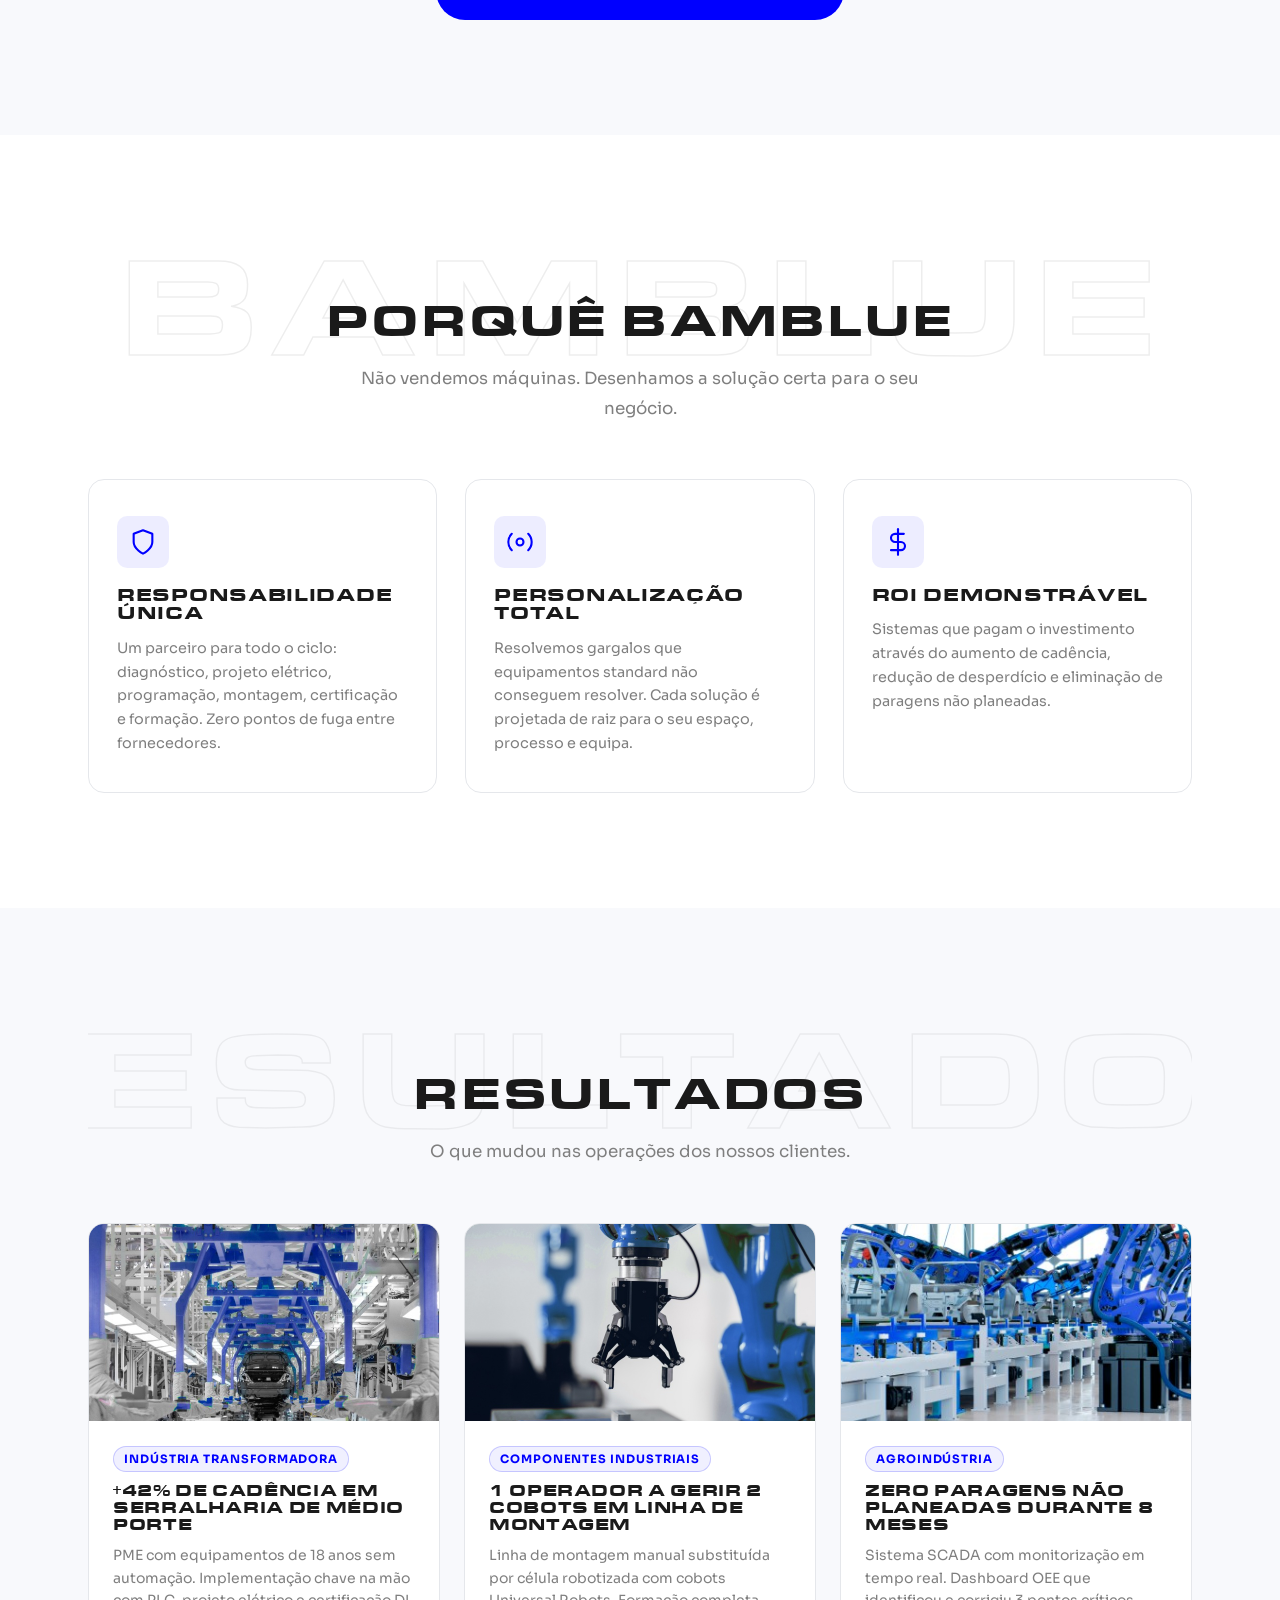
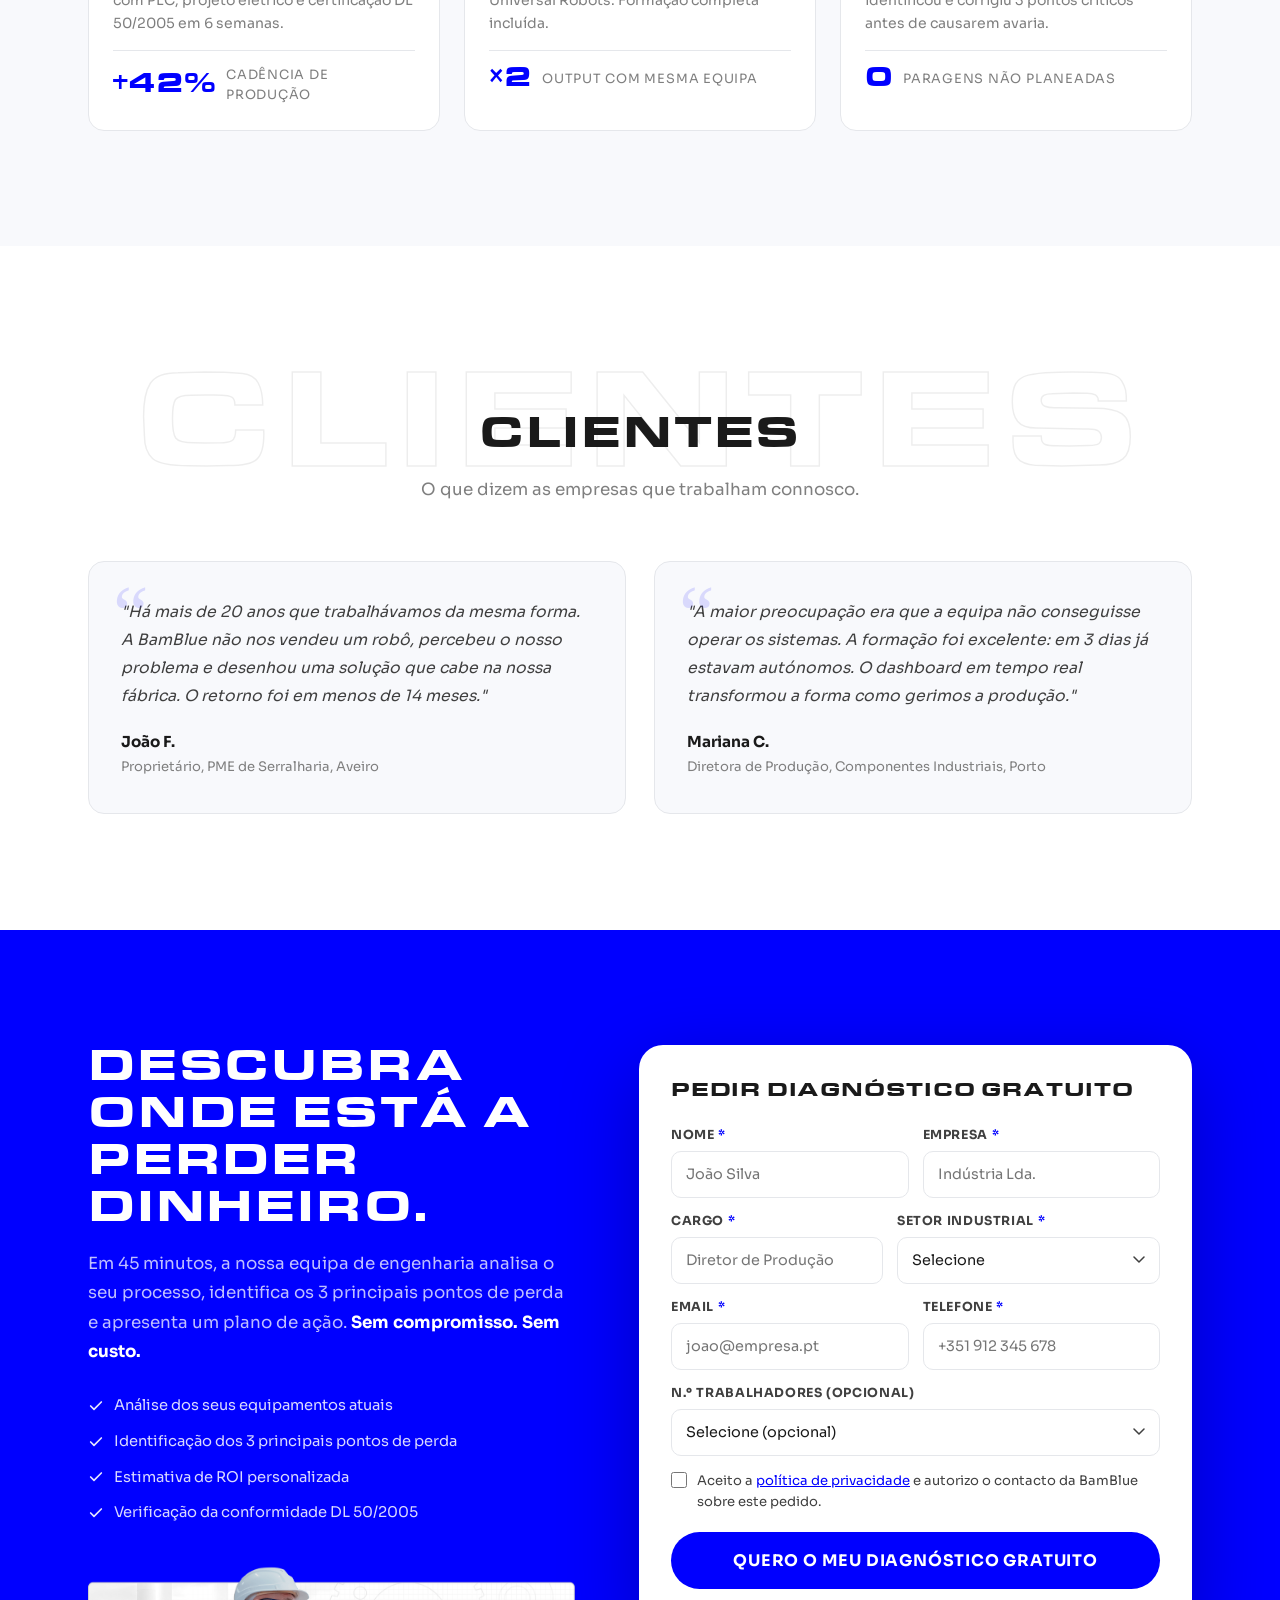
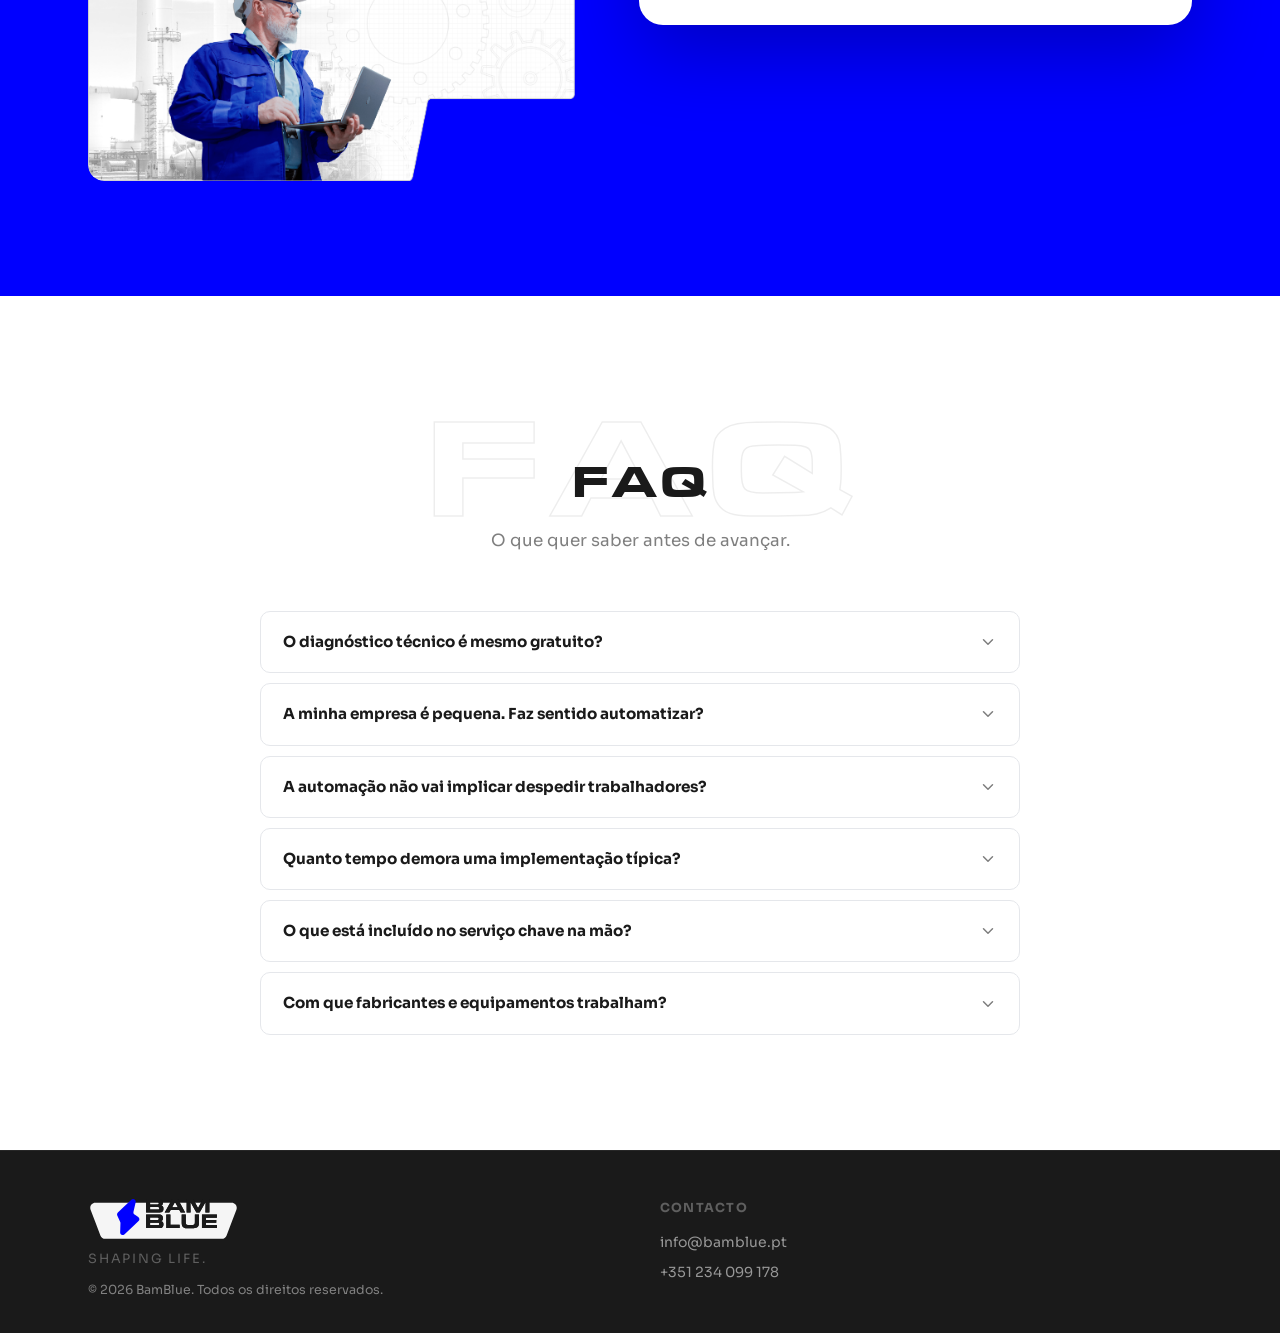
==== commit adbd6dca: "fix: brand name BamBlue (not BAMBLUE), porquê, pt-PT review - Replace all BAMBLUE → BamBlue througho" ====
--- a/index.html
+++ b/index.html
@@ -5,11 +5,11 @@
   <meta name="viewport" content="width=device-width, initial-scale=1.0" />
   <meta name="theme-color" content="#0000FF" />
 
-  <title>Diagnóstico Técnico Gratuito | BAMBLUE — Automação Industrial</title>
+  <title>Diagnóstico Técnico Gratuito | BamBlue — Automação Industrial</title>
   <meta name="description" content="Pare de perder dinheiro com equipamentos parados. Diagnóstico técnico gratuito: automação, robótica e retrofit à medida. Engenharia portuguesa, chave na mão." />
   <meta name="robots" content="index, follow" />
 
-  <meta property="og:title" content="Equipamentos parados custam mais do que pensa | BAMBLUE" />
+  <meta property="og:title" content="Equipamentos parados custam mais do que pensa | BamBlue" />
   <meta property="og:description" content="Automação industrial à medida que aumenta rentabilidade, elimina desperdícios e garante conformidade legal. Diagnóstico gratuito." />
   <meta property="og:type" content="website" />
   <meta property="og:image" content="assets/images/hero-engenheira.png" />
@@ -44,11 +44,11 @@
   <!-- ===== TOPBAR ===== -->
   <header class="topbar" id="topbar">
     <div class="container topbar__inner">
-      <a href="#" class="topbar__brand" aria-label="BAMBLUE">
-        <img src="assets/images/logo-footer.svg" alt="BAMBLUE — shaping life." class="topbar__logo" />
+      <a href="#" class="topbar__brand" aria-label="BamBlue">
+        <img src="assets/images/logo-footer.svg" alt="BamBlue — shaping life." class="topbar__logo" />
       </a>
       <nav class="topbar__meta" aria-label="Ações rápidas">
-        <a href="tel:+351234099178" class="topbar__phone" aria-label="Ligar para a BAMBLUE">
+        <a href="tel:+351234099178" class="topbar__phone" aria-label="Ligar para a BamBlue">
           <svg width="15" height="15" viewBox="0 0 24 24" fill="none" stroke="currentColor" stroke-width="2" stroke-linecap="round" stroke-linejoin="round" aria-hidden="true"><path d="M22 16.92v3a2 2 0 0 1-2.18 2 19.86 19.86 0 0 1-8.63-3.07 19.5 19.5 0 0 1-6-6 19.86 19.86 0 0 1-3.07-8.67A2 2 0 0 1 4.11 2h3a2 2 0 0 1 2 1.72 12.84 12.84 0 0 0 .7 2.81 2 2 0 0 1-.45 2.11L8.09 9.91a16 16 0 0 0 6 6l1.27-1.27a2 2 0 0 1 2.11-.45 12.84 12.84 0 0 0 2.81.7A2 2 0 0 1 22 16.92z"/></svg>
           <span>Falar com a equipa</span>
         </a>
@@ -138,7 +138,7 @@
         </ul>
       </div>
       <div class="problem__visual">
-        <img src="assets/images/porque-bamblue.jpg" alt="Operação industrial BAMBLUE" loading="lazy" class="problem__img" />
+        <img src="assets/images/porque-bamblue.jpg" alt="Operação industrial BamBlue" loading="lazy" class="problem__img" />
         <div class="problem__stat-card">
           <span class="problem__stat-num">€500–5k</span>
           <span class="problem__stat-label">por hora de paragem</span>
@@ -161,7 +161,7 @@
       <div class="servicos__grid">
         <article class="servico-card">
           <div class="servico-card__img-wrap">
-            <img src="assets/images/servico-automacao.jpg" alt="Automação Industrial BAMBLUE" loading="lazy" class="servico-card__img" />
+            <img src="assets/images/servico-automacao.jpg" alt="Automação Industrial BamBlue" loading="lazy" class="servico-card__img" />
             <span class="servico-card__num" aria-hidden="true">01</span>
           </div>
           <div class="servico-card__body">
@@ -173,7 +173,7 @@
 
         <article class="servico-card">
           <div class="servico-card__img-wrap">
-            <img src="assets/images/servico-robotica.jpg" alt="Robótica Industrial BAMBLUE" loading="lazy" class="servico-card__img" />
+            <img src="assets/images/servico-robotica.jpg" alt="Robótica Industrial BamBlue" loading="lazy" class="servico-card__img" />
             <span class="servico-card__num" aria-hidden="true">02</span>
           </div>
           <div class="servico-card__body">
@@ -185,7 +185,7 @@
 
         <article class="servico-card">
           <div class="servico-card__img-wrap">
-            <img src="assets/images/servico-controlo.jpg" alt="Sistemas de Controlo BAMBLUE" loading="lazy" class="servico-card__img" />
+            <img src="assets/images/servico-controlo.jpg" alt="Sistemas de Controlo BamBlue" loading="lazy" class="servico-card__img" />
             <span class="servico-card__num" aria-hidden="true">03</span>
           </div>
           <div class="servico-card__body">
@@ -197,7 +197,7 @@
 
         <article class="servico-card">
           <div class="servico-card__img-wrap">
-            <img src="assets/images/servico-visao.jpg" alt="Visão Artificial BAMBLUE" loading="lazy" class="servico-card__img" />
+            <img src="assets/images/servico-visao.jpg" alt="Visão Artificial BamBlue" loading="lazy" class="servico-card__img" />
             <span class="servico-card__num" aria-hidden="true">04</span>
           </div>
           <div class="servico-card__body">
@@ -209,7 +209,7 @@
 
         <article class="servico-card">
           <div class="servico-card__img-wrap">
-            <img src="assets/images/servico-engenharia.jpg" alt="Retrofit e Engenharia BAMBLUE" loading="lazy" class="servico-card__img" />
+            <img src="assets/images/servico-engenharia.jpg" alt="Retrofit e Engenharia BamBlue" loading="lazy" class="servico-card__img" />
             <span class="servico-card__num" aria-hidden="true">05</span>
           </div>
           <div class="servico-card__body">
@@ -226,12 +226,12 @@
     </div>
   </section>
 
-  <!-- ===== PORQUÊ BAMBLUE ===== -->
+  <!-- ===== PORQUÊ BamBlue ===== -->
   <section class="section" aria-labelledby="porque-title">
     <div class="container">
       <div class="section-header section-header--wm">
-        <span class="section-title-bg" aria-hidden="true">BAMBLUE</span>
-        <h2 class="section-title section-title--dark" id="porque-title">Porque BAMBLUE</h2>
+        <span class="section-title-bg" aria-hidden="true">BamBlue</span>
+        <h2 class="section-title section-title--dark" id="porque-title">Porquê BamBlue</h2>
         <p class="section-body">Não vendemos máquinas. Desenhamos a solução certa para o seu negócio.</p>
       </div>
 
@@ -273,7 +273,7 @@
       <div class="cases__grid">
         <article class="case-card case">
           <div class="case-card__img-wrap">
-            <img src="assets/images/detalhe-automacao.jpg" alt="Automação industrial BAMBLUE" loading="lazy" class="case-card__img" />
+            <img src="assets/images/detalhe-automacao.jpg" alt="Automação industrial BamBlue" loading="lazy" class="case-card__img" />
           </div>
           <div class="case-card__body">
             <span class="case-card__tag">Indústria Transformadora</span>
@@ -288,7 +288,7 @@
 
         <article class="case-card case">
           <div class="case-card__img-wrap">
-            <img src="assets/images/detalhe-robotica.jpg" alt="Robótica colaborativa BAMBLUE" loading="lazy" class="case-card__img" />
+            <img src="assets/images/detalhe-robotica.jpg" alt="Robótica colaborativa BamBlue" loading="lazy" class="case-card__img" />
           </div>
           <div class="case-card__body">
             <span class="case-card__tag">Componentes Industriais</span>
@@ -303,7 +303,7 @@
 
         <article class="case-card case">
           <div class="case-card__img-wrap">
-            <img src="assets/images/maquinas-operacao.jpg" alt="Monitorização SCADA BAMBLUE" loading="lazy" class="case-card__img" />
+            <img src="assets/images/maquinas-operacao.jpg" alt="Monitorização SCADA BamBlue" loading="lazy" class="case-card__img" />
           </div>
           <div class="case-card__body">
             <span class="case-card__tag">Agroindústria</span>
@@ -329,7 +329,7 @@
       </div>
       <div class="testimonios__grid">
         <blockquote class="quote">
-          <p class="quote__text">"Há mais de 20 anos que trabalhávamos da mesma forma. A BAMBLUE não nos vendeu um robô, percebeu o nosso problema e desenhou uma solução que cabe na nossa fábrica. O retorno foi em menos de 14 meses."</p>
+          <p class="quote__text">"Há mais de 20 anos que trabalhávamos da mesma forma. A BamBlue não nos vendeu um robô, percebeu o nosso problema e desenhou uma solução que cabe na nossa fábrica. O retorno foi em menos de 14 meses."</p>
           <footer class="quote__author">
             <strong>João F.</strong>
             <span>Proprietário, PME de Serralharia, Aveiro</span>
@@ -364,7 +364,7 @@
           <li><svg width="16" height="16" viewBox="0 0 24 24" fill="none" stroke="currentColor" stroke-width="2.5" stroke-linecap="round" stroke-linejoin="round" aria-hidden="true"><polyline points="20 6 9 17 4 12"/></svg>Verificação da conformidade DL 50/2005</li>
         </ul>
         <div class="cta-final__img-wrap" aria-hidden="true">
-          <img src="assets/images/engenheiro-cta.png" alt="Engenheiro BAMBLUE" loading="lazy" class="cta-final__img" />
+          <img src="assets/images/engenheiro-cta.png" alt="Engenheiro BamBlue" loading="lazy" class="cta-final__img" />
         </div>
       </div>
 
@@ -431,7 +431,7 @@
             <input type="checkbox" name="rgpd" id="rgpd" class="form-check-input" required />
             <span>
               Aceito a <a href="https://bamblue.pt/politica-de-privacidade/" target="_blank" rel="noopener">política de privacidade</a>
-              e autorizo o contacto da BAMBLUE sobre este pedido.
+              e autorizo o contacto da BamBlue sobre este pedido.
             </span>
           </label>
 
@@ -523,12 +523,12 @@
   </section>
 
   <!-- ===== FOOTER ===== -->
-  <footer class="footer" aria-label="Rodapé BAMBLUE">
+  <footer class="footer" aria-label="Rodapé BamBlue">
     <div class="container footer__inner">
       <div class="footer__brand">
-        <img src="assets/images/logo-footer.svg" alt="BAMBLUE" class="footer__logo" loading="lazy" />
+        <img src="assets/images/logo-footer.svg" alt="BamBlue" class="footer__logo" loading="lazy" />
         <p class="footer__tagline">shaping life.</p>
-        <p class="footer__copy">© <span id="year"></span> BAMBLUE. Todos os direitos reservados.</p>
+        <p class="footer__copy">© <span id="year"></span> BamBlue. Todos os direitos reservados.</p>
       </div>
       <div class="footer__contact-col">
         <p class="footer__contact-title">Contacto</p>
